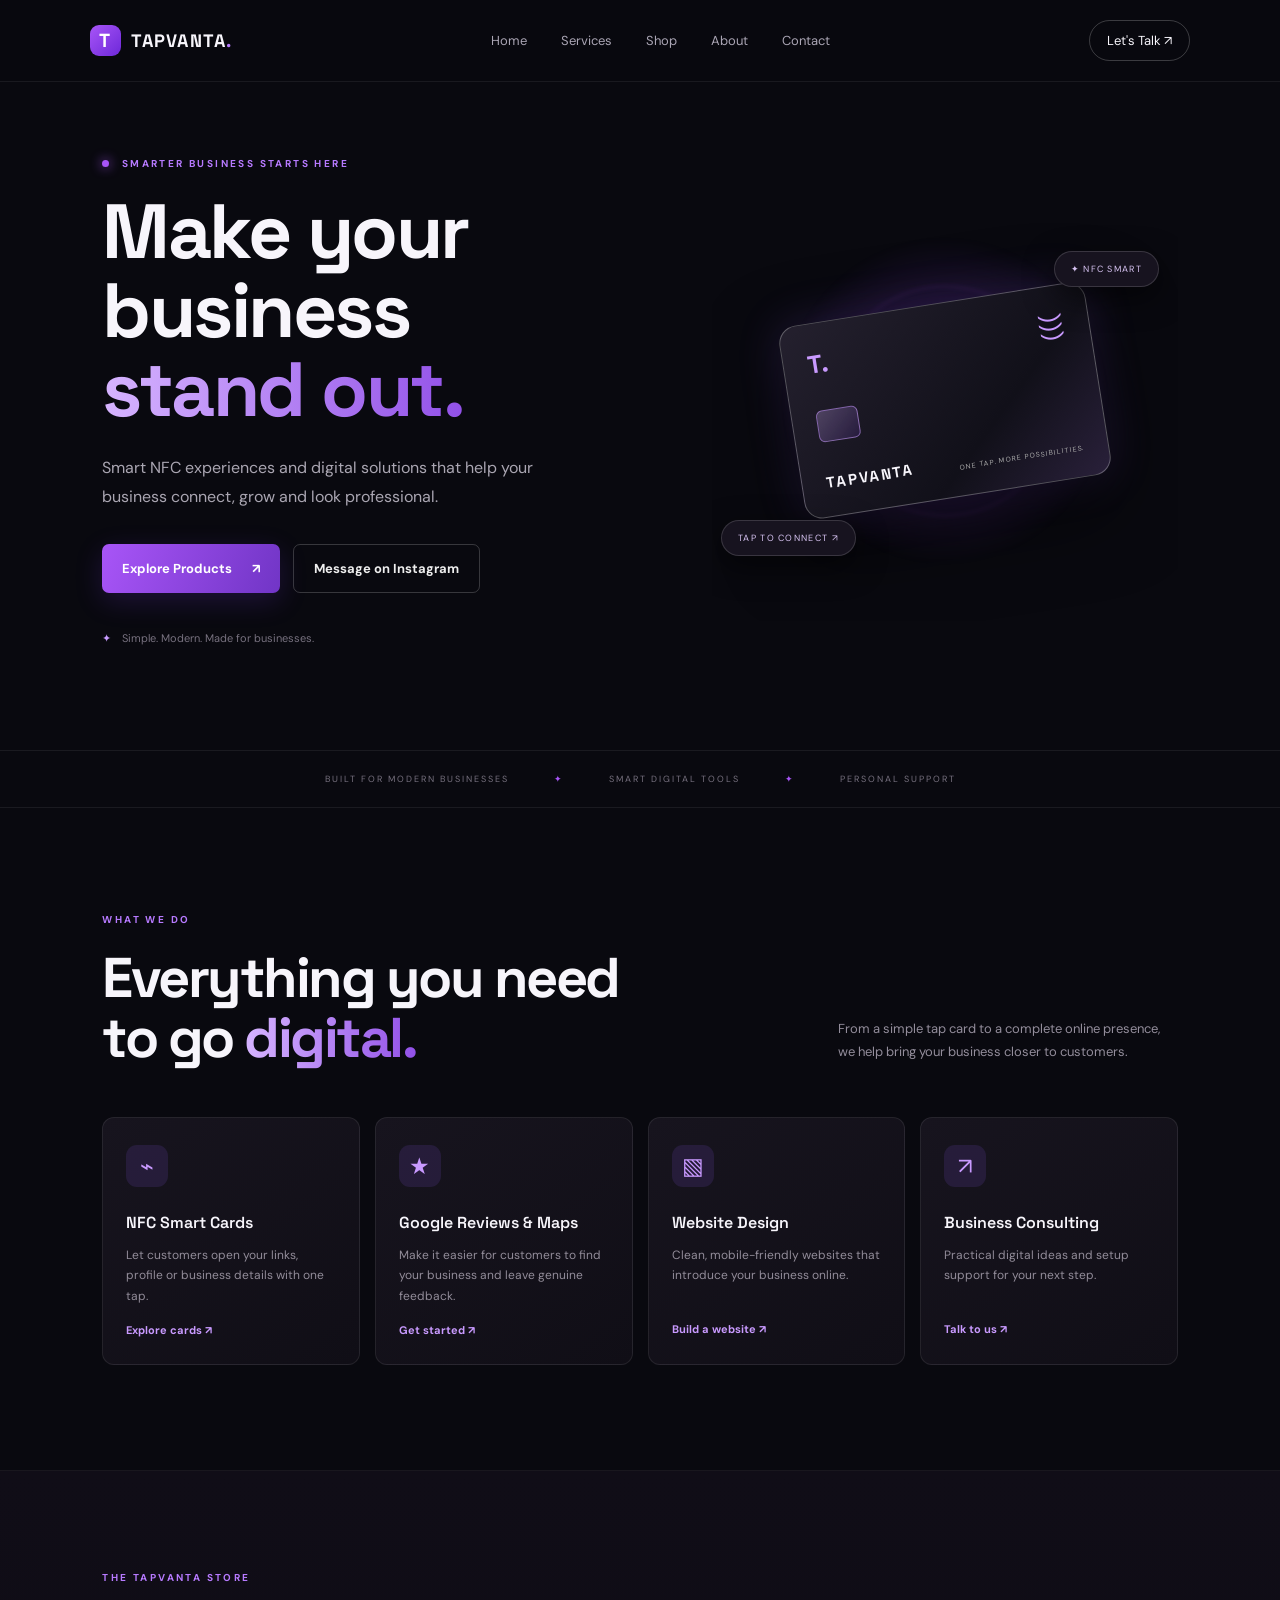
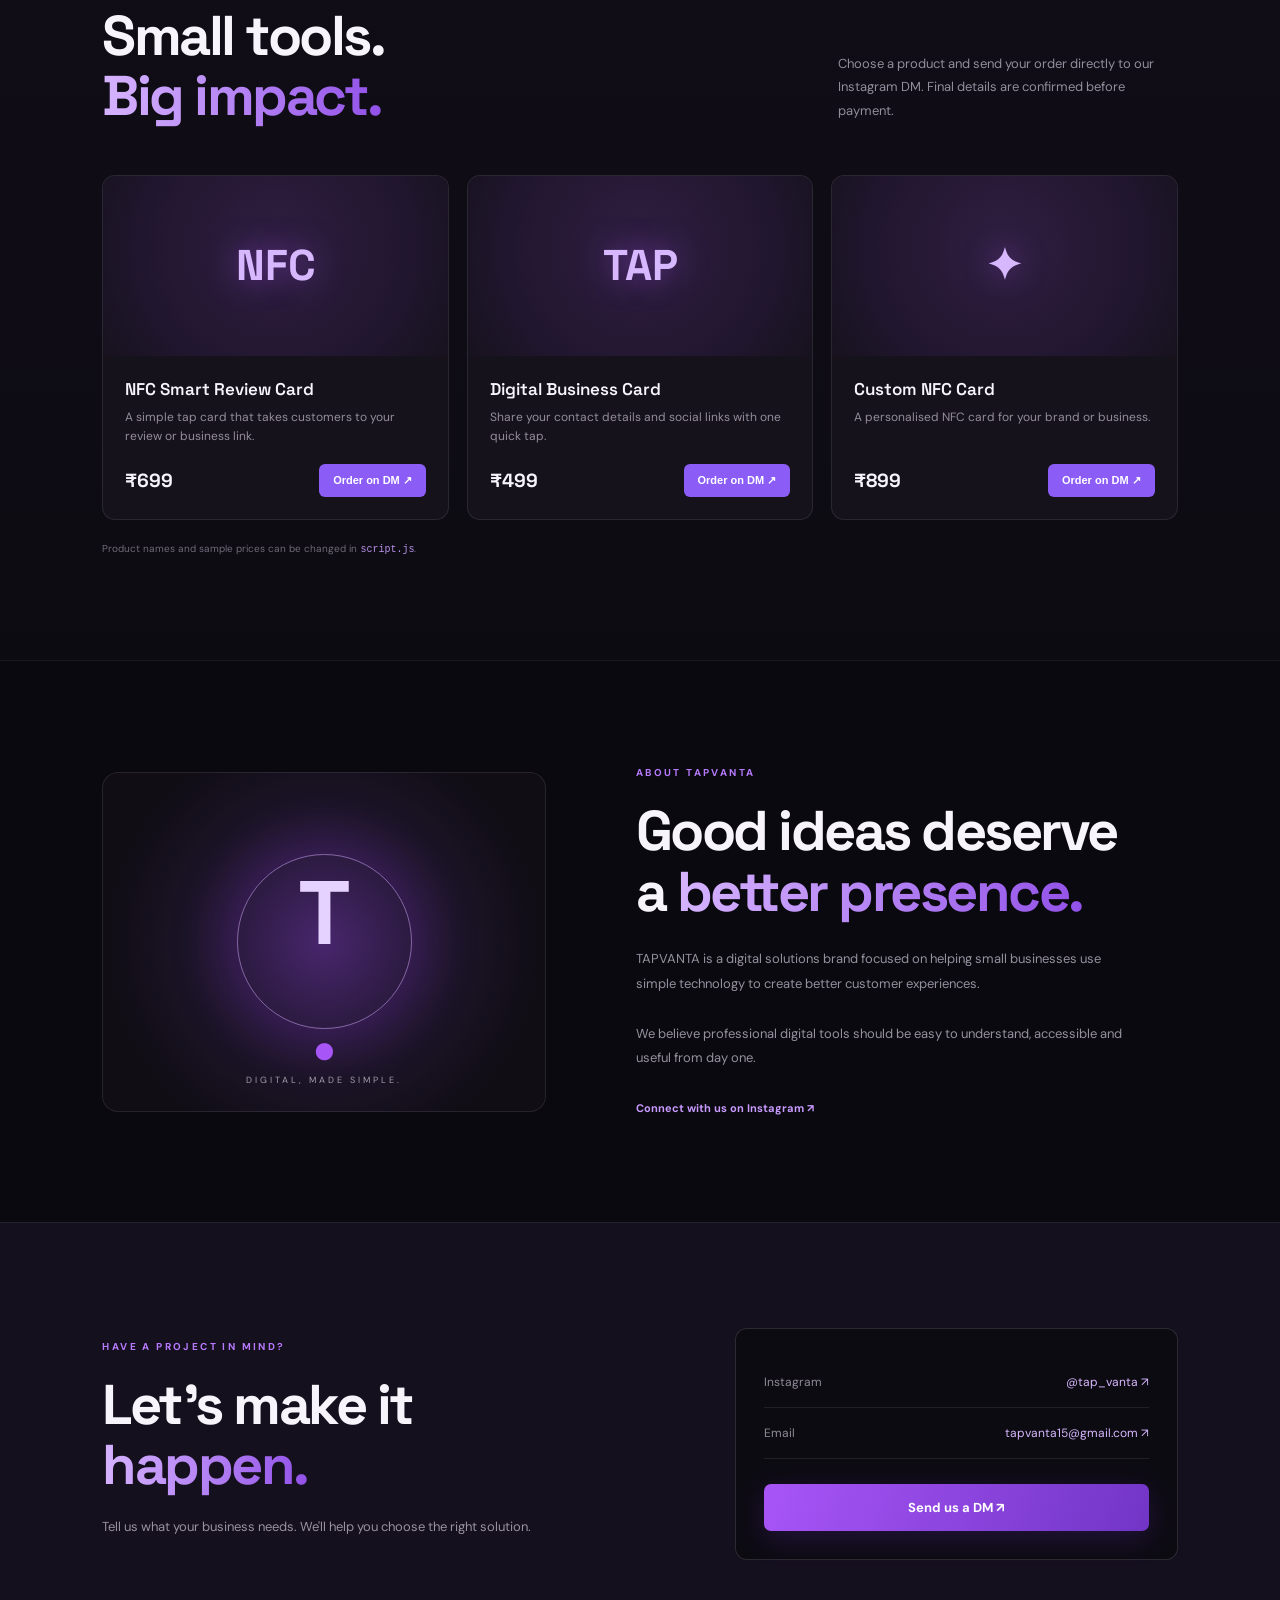
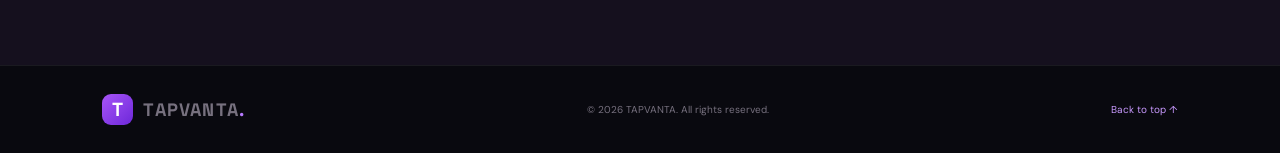
==== index.html @ c11dc18d "Add files via upload" ====
<!DOCTYPE html>
<html lang="en">
<head>
  <meta charset="UTF-8">
  <meta name="viewport" content="width=device-width, initial-scale=1.0">
  <meta name="theme-color" content="#09090f">
  <title>TAPVANTA — Smart Digital Solutions</title>
  <meta name="description" content="TAPVANTA helps businesses grow with NFC smart cards, Google reviews setup, websites and digital business solutions.">
  <link rel="preconnect" href="https://fonts.googleapis.com">
  <link rel="preconnect" href="https://fonts.gstatic.com" crossorigin>
  <link href="https://fonts.googleapis.com/css2?family=DM+Sans:wght@400;500;600;700&family=Space+Grotesk:wght@500;600;700&display=swap" rel="stylesheet">
  <link rel="stylesheet" href="style.css">
</head>
<body>
  <header class="header">
    <a class="logo" href="#home"><span class="logo-mark">T</span><span>TAPVANTA<span class="dot">.</span></span></a>
    <button class="menu-toggle" id="menuToggle" aria-label="Toggle menu">☰</button>
    <nav id="nav">
      <a href="#home">Home</a><a href="#services">Services</a><a href="#shop">Shop</a>
      <a href="#about">About</a><a href="#contact">Contact</a>
    </nav>
    <a class="nav-cta" href="https://www.instagram.com/tap_vanta/" target="_blank" rel="noopener">Let's Talk ↗</a>
  </header>

  <main>
    <section class="hero section" id="home">
      <div class="hero-copy">
        <div class="eyebrow"><span class="pulse"></span> SMARTER BUSINESS STARTS HERE</div>
        <h1>Make your business<br><span>stand out.</span></h1>
        <p class="hero-text">Smart NFC experiences and digital solutions that help your business connect, grow and look professional.</p>
        <div class="hero-actions"><a class="btn primary" href="#shop">Explore Products <span>↗</span></a><a class="btn secondary" href="https://www.instagram.com/tap_vanta/" target="_blank" rel="noopener">Message on Instagram</a></div>
        <div class="hero-note"><span>✦</span> Simple. Modern. Made for businesses.</div>
      </div>
      <div class="hero-art">
        <div class="orb orb-one"></div><div class="orb orb-two"></div>
        <div class="nfc-card">
          <div class="card-top"><span class="mini-logo">T.</span><span class="nfc-symbol">)))</span></div>
          <div class="card-chip"></div>
          <div class="card-bottom"><strong>TAPVANTA</strong><small>ONE TAP. MORE POSSIBILITIES.</small></div>
        </div>
        <div class="float-tag tag-top">✦ NFC SMART</div><div class="float-tag tag-bottom">TAP TO CONNECT ↗</div>
      </div>
    </section>

    <section class="trust-strip"><span>BUILT FOR MODERN BUSINESSES</span><i>✦</i><span>SMART DIGITAL TOOLS</span><i>✦</i><span>PERSONAL SUPPORT</span></section>

    <section class="section" id="services">
      <div class="section-heading"><div><div class="eyebrow">WHAT WE DO</div><h2>Everything you need<br>to go <span>digital.</span></h2></div><p>From a simple tap card to a complete online presence, we help bring your business closer to customers.</p></div>
      <div class="service-grid">
        <article class="service-card"><div class="service-icon">⌁</div><h3>NFC Smart Cards</h3><p>Let customers open your links, profile or business details with one tap.</p><a href="#shop">Explore cards ↗</a></article>
        <article class="service-card"><div class="service-icon">★</div><h3>Google Reviews & Maps</h3><p>Make it easier for customers to find your business and leave genuine feedback.</p><a href="#contact">Get started ↗</a></article>
        <article class="service-card"><div class="service-icon">▧</div><h3>Website Design</h3><p>Clean, mobile-friendly websites that introduce your business online.</p><a href="#contact">Build a website ↗</a></article>
        <article class="service-card"><div class="service-icon">↗</div><h3>Business Consulting</h3><p>Practical digital ideas and setup support for your next step.</p><a href="#contact">Talk to us ↗</a></article>
      </div>
    </section>

    <section class="shop-section" id="shop">
      <div class="section shop-inner">
        <div class="section-heading"><div><div class="eyebrow">THE TAPVANTA STORE</div><h2>Small tools.<br><span>Big impact.</span></h2></div><p>Choose a product and send your order directly to our Instagram DM. Final details are confirmed before payment.</p></div>
        <div class="product-grid" id="productGrid"></div>
        <p class="edit-note">Product names and sample prices can be changed in <code>script.js</code>.</p>
      </div>
    </section>

    <section class="section about-section" id="about">
      <div class="about-visual"><div class="about-circle">T<span>.</span></div><div class="about-caption">DIGITAL, MADE SIMPLE.</div></div>
      <div class="about-copy"><div class="eyebrow">ABOUT TAPVANTA</div><h2>Good ideas deserve<br>a <span>better presence.</span></h2><p>TAPVANTA is a digital solutions brand focused on helping small businesses use simple technology to create better customer experiences.</p><p>We believe professional digital tools should be easy to understand, accessible and useful from day one.</p><a class="text-link" href="https://www.instagram.com/tap_vanta/" target="_blank" rel="noopener">Connect with us on Instagram ↗</a></div>
    </section>

    <section class="contact-section" id="contact"><div class="section contact-inner">
      <div><div class="eyebrow">HAVE A PROJECT IN MIND?</div><h2>Let's make it<br><span>happen.</span></h2><p>Tell us what your business needs. We'll help you choose the right solution.</p></div>
      <div class="contact-panel"><div class="contact-row"><span>Instagram</span><a href="https://www.instagram.com/tap_vanta/" target="_blank" rel="noopener">@tap_vanta ↗</a></div><div class="contact-row"><span>Email</span><a href="mailto:tapvanta15@gmail.com">tapvanta15@gmail.com ↗</a></div><a class="btn primary full" href="https://www.instagram.com/tap_vanta/" target="_blank" rel="noopener">Send us a DM ↗</a></div>
    </div></section>
  </main>

  <footer><a class="logo" href="#home"><span class="logo-mark">T</span><span>TAPVANTA<span class="dot">.</span></span></a><span>© <span id="year"></span> TAPVANTA. All rights reserved.</span><a href="#home">Back to top ↑</a></footer>
  <script src="script.js"></script>
</body>
</html>
---- style.css ----
*{box-sizing:border-box}html{scroll-behavior:smooth}body{margin:0;background:#09090f;color:#f7f5fb;font-family:'DM Sans',sans-serif}a{color:inherit;text-decoration:none}.header{height:82px;display:flex;align-items:center;justify-content:space-between;padding:0 7%;border-bottom:1px solid #ffffff12;position:sticky;top:0;background:#09090feF;backdrop-filter:blur(16px);z-index:10}.logo{display:flex;align-items:center;gap:10px;font:700 18px 'Space Grotesk';letter-spacing:1.2px}.logo-mark{width:31px;height:31px;border-radius:9px;background:linear-gradient(135deg,#a855f7,#6d28d9);display:grid;place-items:center;color:white;font-size:19px}.dot{color:#b77aff}nav{display:flex;gap:34px;color:#aaa5b4;font-size:13px}nav a:hover,.contact-row a:hover{color:#c99aff}.nav-cta{font-size:13px;border:1px solid #ffffff35;padding:11px 17px;border-radius:30px}.menu-toggle{display:none;background:none;color:white;border:0;font-size:24px}.section{padding:105px 8%;max-width:1440px;margin:auto}.hero{min-height:630px;display:grid;grid-template-columns:1.1fr .9fr;align-items:center;gap:40px;padding-top:75px}.eyebrow{font-size:10px;letter-spacing:2.4px;color:#b77aff;font-weight:700;margin-bottom:22px}.pulse{display:inline-block;width:7px;height:7px;border-radius:50%;background:#a855f7;box-shadow:0 0 12px #a855f7;margin-right:8px}h1,h2,h3,p{margin-top:0}h1,h2{font-family:'Space Grotesk';letter-spacing:-2.5px}h1{font-size:clamp(48px,6vw,78px);line-height:1.03;margin-bottom:25px}h1 span,h2 span{background:linear-gradient(90deg,#d6b4ff,#9251e8);background-clip:text;color:transparent}.hero-text{max-width:490px;color:#aaa6b2;font-size:16px;line-height:1.8}.hero-actions{display:flex;gap:13px;flex-wrap:wrap;margin-top:32px}.btn{display:inline-flex;align-items:center;justify-content:center;gap:20px;padding:15px 20px;border-radius:7px;font-size:13px;font-weight:700;transition:.2s}.btn:hover{transform:translateY(-2px)}.primary{background:linear-gradient(110deg,#a855f7,#7135c6);color:white;box-shadow:0 8px 28px #7c3aed30}.secondary{border:1px solid #ffffff30;color:#eee}.hero-note{margin-top:38px;color:#77717f;font-size:11px}.hero-note span{color:#c79bff;margin-right:8px}.hero-art{height:440px;position:relative;display:grid;place-items:center;overflow:hidden}.orb{position:absolute;border-radius:50%;filter:blur(2px)}.orb-one{width:340px;height:340px;background:radial-gradient(circle,#813bd65c,transparent 68%)}.orb-two{width:230px;height:230px;border:1px solid #a855f744}.nfc-card{position:relative;width:310px;height:195px;padding:24px;border:1px solid #ffffff45;border-radius:18px;background:linear-gradient(135deg,#24202e,#111019 65%,#29203a);box-shadow:0 30px 80px #0009,0 0 45px #8b5cf633;transform:rotate(-9deg);display:flex;flex-direction:column;justify-content:space-between}.card-top,.card-bottom{display:flex;justify-content:space-between;align-items:center}.mini-logo{font:700 25px 'Space Grotesk';color:#c99aff}.nfc-symbol{font-size:24px;color:#c99aff;transform:rotate(90deg)}.card-chip{width:42px;height:32px;border-radius:6px;border:1px solid #c99aff88;background:linear-gradient(135deg,#d6b4ff44,#7c3aed22)}.card-bottom{align-items:end}.card-bottom strong{font:700 15px 'Space Grotesk';letter-spacing:2px}.card-bottom small{font-size:7px;color:#aaa;letter-spacing:1px}.float-tag{position:absolute;background:#17131f;border:1px solid #ffffff25;border-radius:30px;padding:11px 16px;font-size:9px;letter-spacing:1.3px;color:#d8c4f3;box-shadow:0 10px 30px #0008}.tag-top{top:70px;right:4%}.tag-bottom{bottom:65px;left:2%}.trust-strip{border-top:1px solid #ffffff12;border-bottom:1px solid #ffffff12;display:flex;justify-content:center;align-items:center;gap:45px;padding:22px 10px;color:#77717f;font-size:9px;letter-spacing:2px;flex-wrap:wrap}.trust-strip i{color:#a855f7;font-style:normal}.section-heading{display:flex;justify-content:space-between;align-items:end;gap:30px;margin-bottom:48px}.section-heading h2,.about-copy h2,.contact-inner h2{font-size:clamp(37px,4.4vw,56px);line-height:1.08;margin:0}.section-heading>p{max-width:340px;color:#938d9b;font-size:13px;line-height:1.8;margin:0 0 5px}.service-grid{display:grid;grid-template-columns:repeat(4,1fr);gap:15px}.service-card{padding:27px 23px 25px;border:1px solid #ffffff15;border-radius:12px;background:linear-gradient(145deg,#17141e,#100e16);min-height:230px}.service-icon{width:42px;height:42px;display:grid;place-items:center;border-radius:11px;background:#8b5cf622;color:#c99aff;font-size:23px;margin-bottom:25px}.service-card h3{font:600 16px 'Space Grotesk';margin-bottom:12px}.service-card p{font-size:12px;line-height:1.7;color:#928c99;min-height:60px}.service-card a,.text-link{font-size:11px;color:#c99aff;font-weight:700}.shop-section{background:linear-gradient(180deg,#100d17,#0d0b12);border-top:1px solid #ffffff0d;border-bottom:1px solid #ffffff0d}.shop-inner{padding-top:100px;padding-bottom:95px}.product-grid{display:grid;grid-template-columns:repeat(3,1fr);gap:18px}.product-card{border:1px solid #ffffff17;border-radius:13px;overflow:hidden;background:#15121c}.product-visual{height:180px;display:grid;place-items:center;background:radial-gradient(circle at 50% 40%,#7541a344,#21162f 65%,#17121e)}.product-visual span{font:700 43px 'Space Grotesk';color:#d7b8ff;text-shadow:0 0 30px #a855f788}.product-info{padding:22px}.product-info h3{font:600 17px 'Space Grotesk';margin-bottom:8px}.product-info p{color:#938d9b;font-size:12px;line-height:1.6;min-height:38px}.product-bottom{display:flex;justify-content:space-between;align-items:center;margin-top:18px}.price{font:700 19px 'Space Grotesk'}.order-btn{border:0;background:#8b5cf6;color:white;padding:10px 14px;border-radius:6px;font-weight:700;font-size:11px;cursor:pointer}.order-btn:hover{background:#a855f7}.edit-note{color:#706a78;font-size:10px;margin-top:22px}.edit-note code{color:#b994ec}.about-section{display:grid;grid-template-columns:.9fr 1.1fr;gap:90px;align-items:center}.about-visual{height:340px;border:1px solid #ffffff17;border-radius:16px;background:radial-gradient(circle,#48266d 0,#1b1426 50%,#100d15 78%);display:grid;place-items:center;position:relative}.about-circle{width:175px;height:175px;border:1px solid #d2aaff88;border-radius:50%;display:grid;place-items:center;font:700 90px 'Space Grotesk';color:#e5d2ff;box-shadow:0 0 70px #9333ea35}.about-circle span{color:#a855f7}.about-caption{position:absolute;bottom:25px;font-size:9px;letter-spacing:3px;color:#a69bac}.about-copy p{color:#96909e;font-size:13px;line-height:1.9;max-width:500px;margin:25px 0}.contact-section{background:#15101e;border-top:1px solid #ffffff12}.contact-inner{display:grid;grid-template-columns:1fr .8fr;align-items:center;gap:80px}.contact-inner>div:first-child>p{color:#9891a0;font-size:13px;margin-top:22px}.contact-panel{padding:28px;border:1px solid #ffffff20;border-radius:12px;background:#0d0b12}.contact-row{display:flex;justify-content:space-between;gap:20px;padding:17px 0;border-bottom:1px solid #ffffff16;font-size:12px}.contact-row span{color:#8f8997}.contact-row a{color:#d7b8ff}.full{width:100%;margin-top:25px}footer{padding:28px 8%;display:flex;justify-content:space-between;align-items:center;color:#77717f;font-size:10px;border-top:1px solid #ffffff12}footer>a:last-child{color:#c99aff}@media(max-width:850px){.header{padding:0 5%}nav{gap:17px}.hero{padding-left:6%;padding-right:6%;grid-template-columns:1fr .8fr}.service-grid{grid-template-columns:repeat(2,1fr)}.about-section{gap:40px}.section{padding-left:6%;padding-right:6%}}@media(max-width:650px){.header{height:70px}.menu-toggle{display:block;margin-left:auto;margin-right:15px}nav{display:none;position:absolute;top:70px;left:0;right:0;background:#100d17;padding:20px 7%;flex-direction:column;gap:20px;border-bottom:1px solid #ffffff20}nav.open{display:flex}.nav-cta{padding:9px 12px;font-size:11px}.hero{grid-template-columns:1fr;padding-top:75px;padding-bottom:55px;gap:5px}.hero-art{height:330px}.nfc-card{width:270px;height:170px}.tag-top{right:2%;top:35px}.tag-bottom{bottom:35px}.trust-strip{gap:13px;font-size:8px}.section{padding-top:75px;padding-bottom:75px}.section-heading{display:block}.section-heading>p{margin-top:20px}.service-grid{grid-template-columns:1fr}.service-card{min-height:0}.service-card p{min-height:0}.product-grid{grid-template-columns:1fr}.product-visual{height:150px}.about-section,.contact-inner{grid-template-columns:1fr;gap:38px}.about-visual{height:270px}.contact-panel{padding:20px}footer{padding:25px 6%;gap:15px;flex-wrap:wrap}footer>span{order:3;width:100%}}
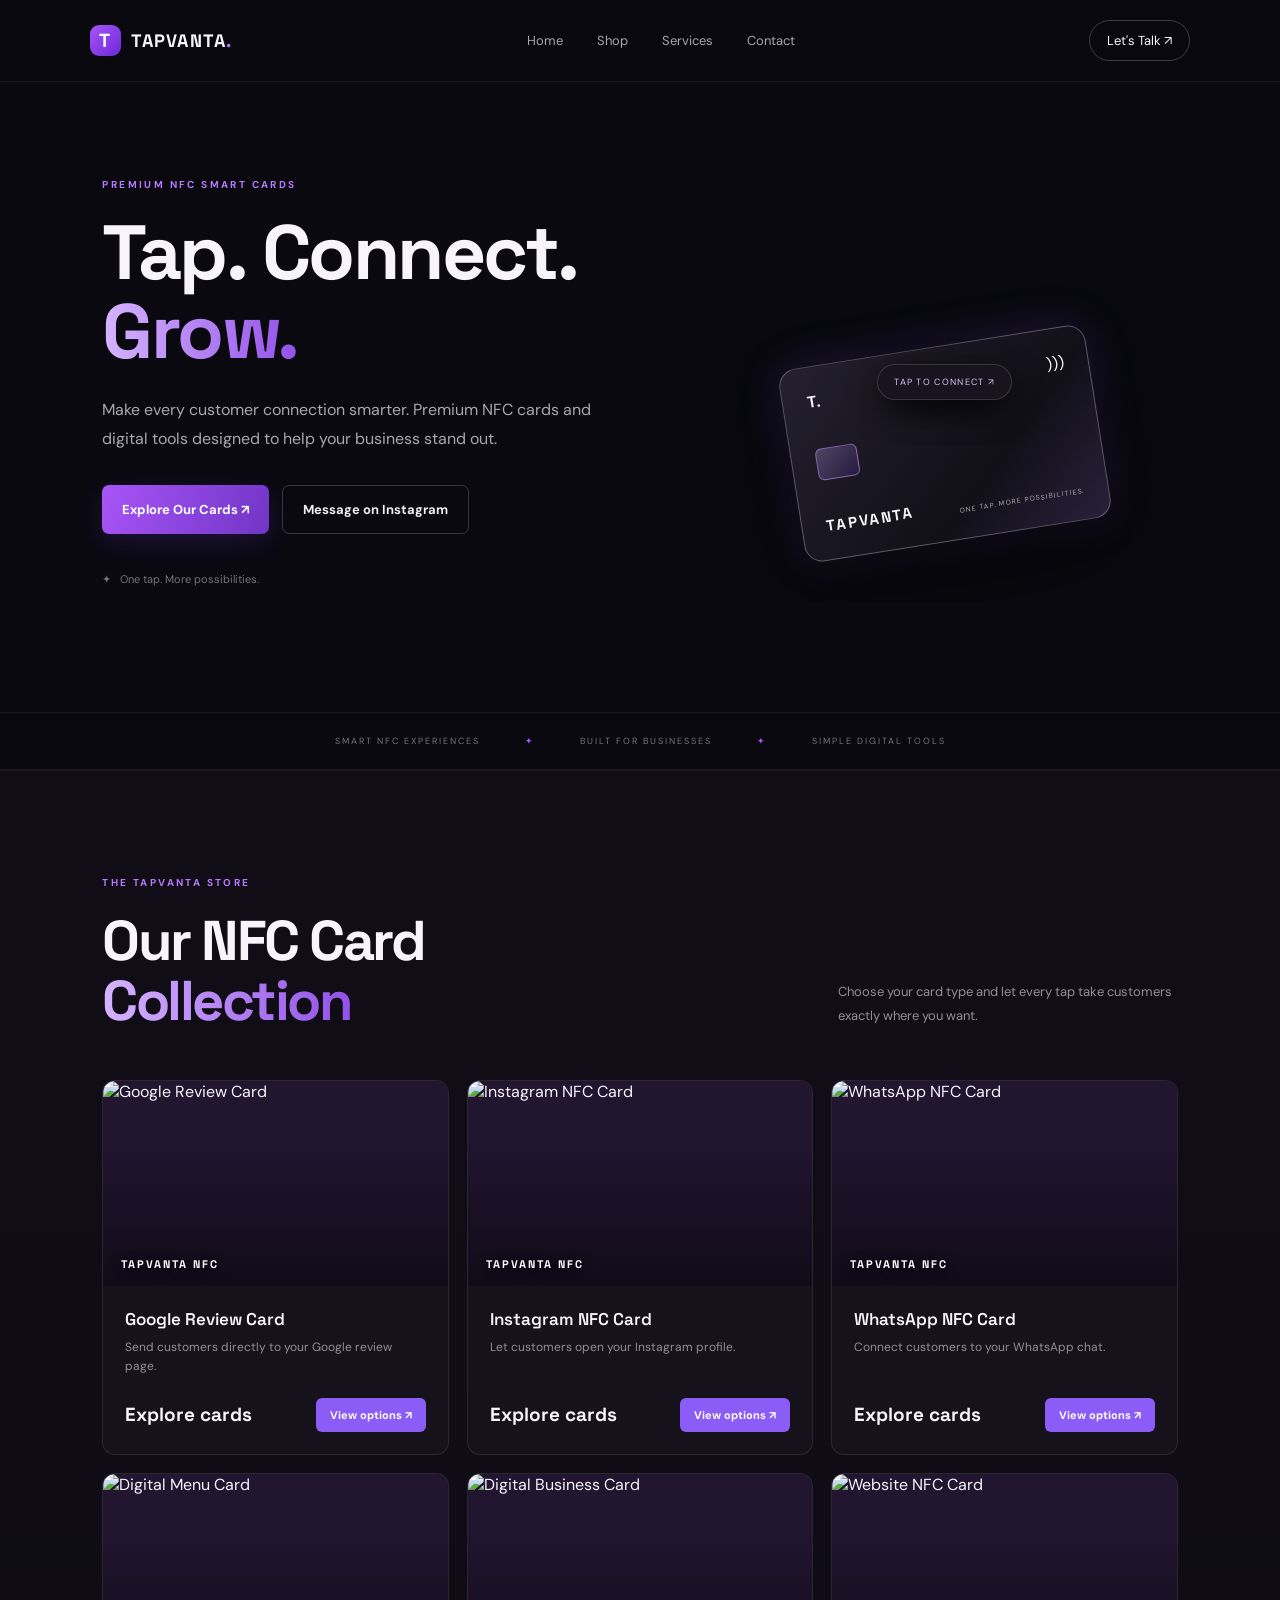
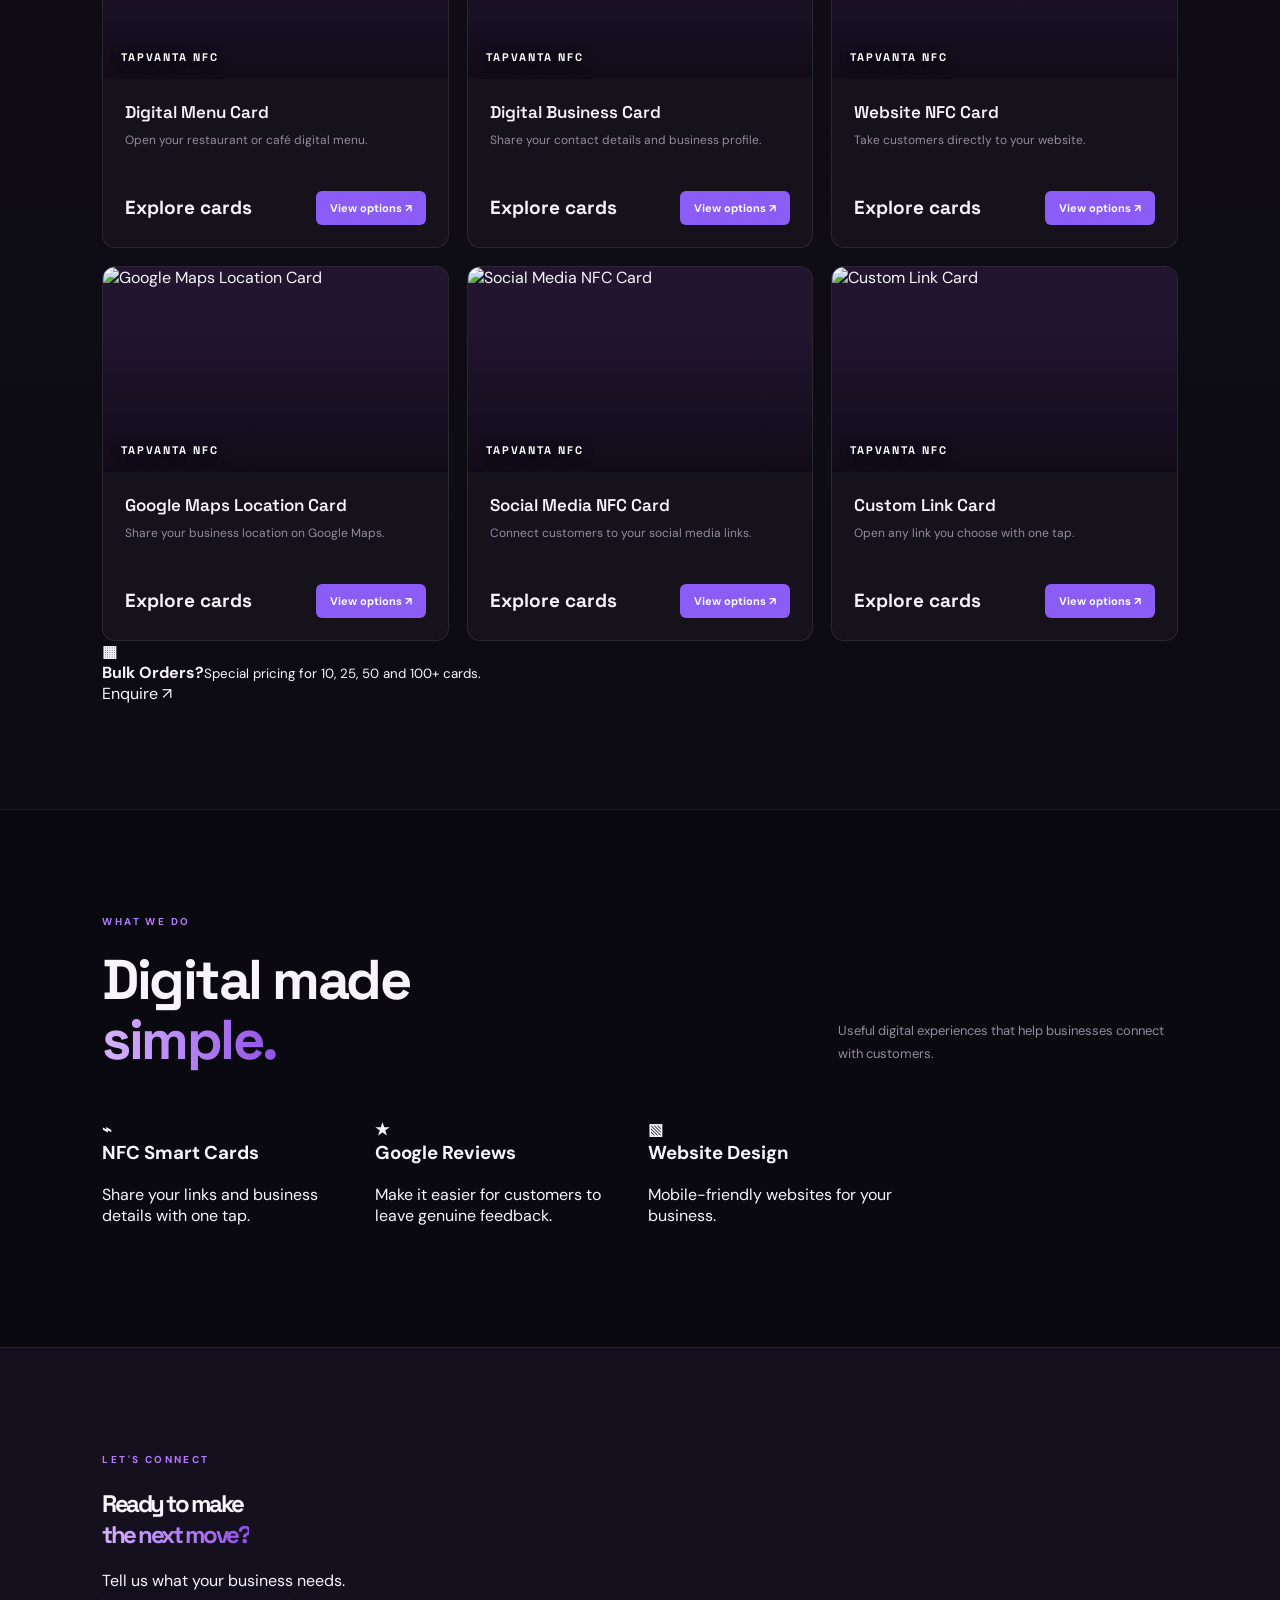
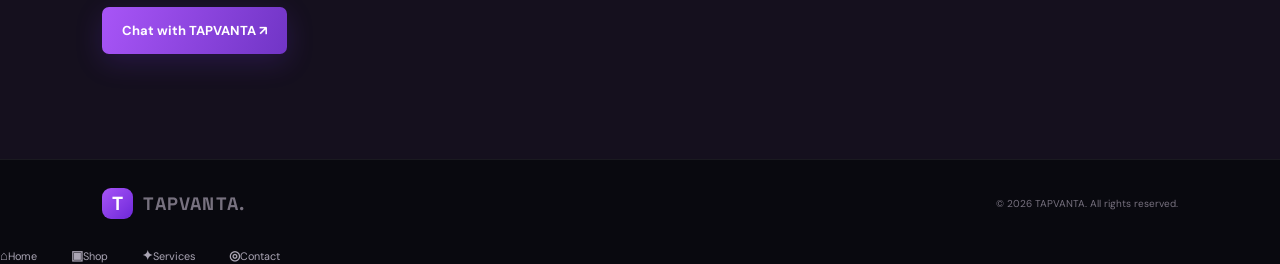
==== commit f80421b2: "Revise index.html for improved branding and structure Updated the HTML structure and content for the" ====
--- a/index.html
+++ b/index.html
@@ -1,79 +1,7 @@
-<!DOCTYPE html>
-<html lang="en">
-<head>
-  <meta charset="UTF-8">
-  <meta name="viewport" content="width=device-width, initial-scale=1.0">
-  <meta name="theme-color" content="#09090f">
-  <title>TAPVANTA — Smart Digital Solutions</title>
-  <meta name="description" content="TAPVANTA helps businesses grow with NFC smart cards, Google reviews setup, websites and digital business solutions.">
-  <link rel="preconnect" href="https://fonts.googleapis.com">
-  <link rel="preconnect" href="https://fonts.gstatic.com" crossorigin>
-  <link href="https://fonts.googleapis.com/css2?family=DM+Sans:wght@400;500;600;700&family=Space+Grotesk:wght@500;600;700&display=swap" rel="stylesheet">
-  <link rel="stylesheet" href="style.css">
-</head>
-<body>
-  <header class="header">
-    <a class="logo" href="#home"><span class="logo-mark">T</span><span>TAPVANTA<span class="dot">.</span></span></a>
-    <button class="menu-toggle" id="menuToggle" aria-label="Toggle menu">☰</button>
-    <nav id="nav">
-      <a href="#home">Home</a><a href="#services">Services</a><a href="#shop">Shop</a>
-      <a href="#about">About</a><a href="#contact">Contact</a>
-    </nav>
-    <a class="nav-cta" href="https://www.instagram.com/tap_vanta/" target="_blank" rel="noopener">Let's Talk ↗</a>
-  </header>
-
-  <main>
-    <section class="hero section" id="home">
-      <div class="hero-copy">
-        <div class="eyebrow"><span class="pulse"></span> SMARTER BUSINESS STARTS HERE</div>
-        <h1>Make your business<br><span>stand out.</span></h1>
-        <p class="hero-text">Smart NFC experiences and digital solutions that help your business connect, grow and look professional.</p>
-        <div class="hero-actions"><a class="btn primary" href="#shop">Explore Products <span>↗</span></a><a class="btn secondary" href="https://www.instagram.com/tap_vanta/" target="_blank" rel="noopener">Message on Instagram</a></div>
-        <div class="hero-note"><span>✦</span> Simple. Modern. Made for businesses.</div>
-      </div>
-      <div class="hero-art">
-        <div class="orb orb-one"></div><div class="orb orb-two"></div>
-        <div class="nfc-card">
-          <div class="card-top"><span class="mini-logo">T.</span><span class="nfc-symbol">)))</span></div>
-          <div class="card-chip"></div>
-          <div class="card-bottom"><strong>TAPVANTA</strong><small>ONE TAP. MORE POSSIBILITIES.</small></div>
-        </div>
-        <div class="float-tag tag-top">✦ NFC SMART</div><div class="float-tag tag-bottom">TAP TO CONNECT ↗</div>
-      </div>
-    </section>
-
-    <section class="trust-strip"><span>BUILT FOR MODERN BUSINESSES</span><i>✦</i><span>SMART DIGITAL TOOLS</span><i>✦</i><span>PERSONAL SUPPORT</span></section>
-
-    <section class="section" id="services">
-      <div class="section-heading"><div><div class="eyebrow">WHAT WE DO</div><h2>Everything you need<br>to go <span>digital.</span></h2></div><p>From a simple tap card to a complete online presence, we help bring your business closer to customers.</p></div>
-      <div class="service-grid">
-        <article class="service-card"><div class="service-icon">⌁</div><h3>NFC Smart Cards</h3><p>Let customers open your links, profile or business details with one tap.</p><a href="#shop">Explore cards ↗</a></article>
-        <article class="service-card"><div class="service-icon">★</div><h3>Google Reviews & Maps</h3><p>Make it easier for customers to find your business and leave genuine feedback.</p><a href="#contact">Get started ↗</a></article>
-        <article class="service-card"><div class="service-icon">▧</div><h3>Website Design</h3><p>Clean, mobile-friendly websites that introduce your business online.</p><a href="#contact">Build a website ↗</a></article>
-        <article class="service-card"><div class="service-icon">↗</div><h3>Business Consulting</h3><p>Practical digital ideas and setup support for your next step.</p><a href="#contact">Talk to us ↗</a></article>
-      </div>
-    </section>
-
-    <section class="shop-section" id="shop">
-      <div class="section shop-inner">
-        <div class="section-heading"><div><div class="eyebrow">THE TAPVANTA STORE</div><h2>Small tools.<br><span>Big impact.</span></h2></div><p>Choose a product and send your order directly to our Instagram DM. Final details are confirmed before payment.</p></div>
-        <div class="product-grid" id="productGrid"></div>
-        <p class="edit-note">Product names and sample prices can be changed in <code>script.js</code>.</p>
-      </div>
-    </section>
-
-    <section class="section about-section" id="about">
-      <div class="about-visual"><div class="about-circle">T<span>.</span></div><div class="about-caption">DIGITAL, MADE SIMPLE.</div></div>
-      <div class="about-copy"><div class="eyebrow">ABOUT TAPVANTA</div><h2>Good ideas deserve<br>a <span>better presence.</span></h2><p>TAPVANTA is a digital solutions brand focused on helping small businesses use simple technology to create better customer experiences.</p><p>We believe professional digital tools should be easy to understand, accessible and useful from day one.</p><a class="text-link" href="https://www.instagram.com/tap_vanta/" target="_blank" rel="noopener">Connect with us on Instagram ↗</a></div>
-    </section>
-
-    <section class="contact-section" id="contact"><div class="section contact-inner">
-      <div><div class="eyebrow">HAVE A PROJECT IN MIND?</div><h2>Let's make it<br><span>happen.</span></h2><p>Tell us what your business needs. We'll help you choose the right solution.</p></div>
-      <div class="contact-panel"><div class="contact-row"><span>Instagram</span><a href="https://www.instagram.com/tap_vanta/" target="_blank" rel="noopener">@tap_vanta ↗</a></div><div class="contact-row"><span>Email</span><a href="mailto:tapvanta15@gmail.com">tapvanta15@gmail.com ↗</a></div><a class="btn primary full" href="https://www.instagram.com/tap_vanta/" target="_blank" rel="noopener">Send us a DM ↗</a></div>
-    </div></section>
-  </main>
-
-  <footer><a class="logo" href="#home"><span class="logo-mark">T</span><span>TAPVANTA<span class="dot">.</span></span></a><span>© <span id="year"></span> TAPVANTA. All rights reserved.</span><a href="#home">Back to top ↑</a></footer>
-  <script src="script.js"></script>
-</body>
-</html>+<!doctype html><html lang="en"><head><meta charset="utf-8"><meta name="viewport" content="width=device-width,initial-scale=1"><meta name="theme-color" content="#08070d"><title>TAPVANTA — Premium NFC Smart Cards</title><link rel="preconnect" href="https://fonts.googleapis.com"><link href="https://fonts.googleapis.com/css2?family=DM+Sans:wght@400;500;600;700;800&family=Space+Grotesk:wght@500;600;700&display=swap" rel="stylesheet"><link rel="stylesheet" href="style.css"></head><body>
+<header class="header"><a class="logo" href="#home"><span class="logo-mark">T</span><span>TAPVANTA<span class="dot">.</span></span></a><button class="menu-toggle" id="menuToggle">☰</button><nav id="nav"><a href="#home">Home</a><a href="#shop">Shop</a><a href="#services">Services</a><a href="#contact">Contact</a></nav><a class="nav-cta" href="https://www.instagram.com/tap_vanta/" target="_blank">Let's Talk ↗</a></header>
+<main><section class="hero section" id="home"><div><div class="eyebrow"><i></i> PREMIUM NFC SMART CARDS</div><h1>Tap. Connect.<br><span>Grow.</span></h1><p class="hero-text">Make every customer connection smarter. Premium NFC cards and digital tools designed to help your business stand out.</p><div class="hero-actions"><a class="btn primary" href="#shop">Explore Our Cards ↗</a><a class="btn secondary" href="https://www.instagram.com/tap_vanta/" target="_blank">Message on Instagram</a></div><div class="hero-note">✦ &nbsp; One tap. More possibilities.</div></div><div class="hero-art"><div class="glow"></div><div class="nfc-card"><div class="card-top"><b>T.</b><span>)))</span></div><div class="card-chip"></div><div class="card-bottom"><strong>TAPVANTA</strong><small>ONE TAP. MORE POSSIBILITIES.</small></div></div><span class="float-tag">✦ NFC SMART</span><span class="float-tag tag-two">TAP TO CONNECT ↗</span></div></section>
+<div class="trust-strip"><span>SMART NFC EXPERIENCES</span><i>✦</i><span>BUILT FOR BUSINESSES</span><i>✦</i><span>SIMPLE DIGITAL TOOLS</span></div>
+<section class="shop-section section" id="shop"><div class="section-heading"><div><div class="eyebrow">THE TAPVANTA STORE</div><h2>Our NFC Card<br><span>Collection</span></h2></div><p>Choose your card type and let every tap take customers exactly where you want.</p></div><div class="product-grid" id="productGrid"></div><div class="bulk-banner"><b>▦</b><div><strong>Bulk Orders?</strong><small>Special pricing for 10, 25, 50 and 100+ cards.</small></div><a href="https://ig.me/m/tap_vanta" target="_blank">Enquire ↗</a></div></section>
+<section class="section" id="services"><div class="section-heading"><div><div class="eyebrow">WHAT WE DO</div><h2>Digital made<br><span>simple.</span></h2></div><p>Useful digital experiences that help businesses connect with customers.</p></div><div class="service-grid"><article><b>⌁</b><h3>NFC Smart Cards</h3><p>Share your links and business details with one tap.</p></article><article><b>★</b><h3>Google Reviews</h3><p>Make it easier for customers to leave genuine feedback.</p></article><article><b>▧</b><h3>Website Design</h3><p>Mobile-friendly websites for your business.</p></article></div></section>
+<section class="section contact-section" id="contact"><div><div class="eyebrow">LET'S CONNECT</div><h2>Ready to make<br><span>the next move?</span></h2><p>Tell us what your business needs.</p></div><a class="btn primary" href="https://www.instagram.com/tap_vanta/" target="_blank">Chat with TAPVANTA ↗</a></section></main><footer><a class="logo" href="#home"><span class="logo-mark">T</span>TAPVANTA.</a><span>© <span id="year"></span> TAPVANTA. All rights reserved.</span></footer><nav class="mobile-nav"><a class="active" href="#home"><b>⌂</b><small>Home</small></a><a href="#shop"><b>▣</b><small>Shop</small></a><a href="#services"><b>✦</b><small>Services</small></a><a href="#contact"><b>◎</b><small>Contact</small></a></nav><script src="script.js"></script></body></html>
--- a/style.css
+++ b/style.css
@@ -1 +1,9 @@
-*{box-sizing:border-box}html{scroll-behavior:smooth}body{margin:0;background:#09090f;color:#f7f5fb;font-family:'DM Sans',sans-serif}a{color:inherit;text-decoration:none}.header{height:82px;display:flex;align-items:center;justify-content:space-between;padding:0 7%;border-bottom:1px solid #ffffff12;position:sticky;top:0;background:#09090feF;backdrop-filter:blur(16px);z-index:10}.logo{display:flex;align-items:center;gap:10px;font:700 18px 'Space Grotesk';letter-spacing:1.2px}.logo-mark{width:31px;height:31px;border-radius:9px;background:linear-gradient(135deg,#a855f7,#6d28d9);display:grid;place-items:center;color:white;font-size:19px}.dot{color:#b77aff}nav{display:flex;gap:34px;color:#aaa5b4;font-size:13px}nav a:hover,.contact-row a:hover{color:#c99aff}.nav-cta{font-size:13px;border:1px solid #ffffff35;padding:11px 17px;border-radius:30px}.menu-toggle{display:none;background:none;color:white;border:0;font-size:24px}.section{padding:105px 8%;max-width:1440px;margin:auto}.hero{min-height:630px;display:grid;grid-template-columns:1.1fr .9fr;align-items:center;gap:40px;padding-top:75px}.eyebrow{font-size:10px;letter-spacing:2.4px;color:#b77aff;font-weight:700;margin-bottom:22px}.pulse{display:inline-block;width:7px;height:7px;border-radius:50%;background:#a855f7;box-shadow:0 0 12px #a855f7;margin-right:8px}h1,h2,h3,p{margin-top:0}h1,h2{font-family:'Space Grotesk';letter-spacing:-2.5px}h1{font-size:clamp(48px,6vw,78px);line-height:1.03;margin-bottom:25px}h1 span,h2 span{background:linear-gradient(90deg,#d6b4ff,#9251e8);background-clip:text;color:transparent}.hero-text{max-width:490px;color:#aaa6b2;font-size:16px;line-height:1.8}.hero-actions{display:flex;gap:13px;flex-wrap:wrap;margin-top:32px}.btn{display:inline-flex;align-items:center;justify-content:center;gap:20px;padding:15px 20px;border-radius:7px;font-size:13px;font-weight:700;transition:.2s}.btn:hover{transform:translateY(-2px)}.primary{background:linear-gradient(110deg,#a855f7,#7135c6);color:white;box-shadow:0 8px 28px #7c3aed30}.secondary{border:1px solid #ffffff30;color:#eee}.hero-note{margin-top:38px;color:#77717f;font-size:11px}.hero-note span{color:#c79bff;margin-right:8px}.hero-art{height:440px;position:relative;display:grid;place-items:center;overflow:hidden}.orb{position:absolute;border-radius:50%;filter:blur(2px)}.orb-one{width:340px;height:340px;background:radial-gradient(circle,#813bd65c,transparent 68%)}.orb-two{width:230px;height:230px;border:1px solid #a855f744}.nfc-card{position:relative;width:310px;height:195px;padding:24px;border:1px solid #ffffff45;border-radius:18px;background:linear-gradient(135deg,#24202e,#111019 65%,#29203a);box-shadow:0 30px 80px #0009,0 0 45px #8b5cf633;transform:rotate(-9deg);display:flex;flex-direction:column;justify-content:space-between}.card-top,.card-bottom{display:flex;justify-content:space-between;align-items:center}.mini-logo{font:700 25px 'Space Grotesk';color:#c99aff}.nfc-symbol{font-size:24px;color:#c99aff;transform:rotate(90deg)}.card-chip{width:42px;height:32px;border-radius:6px;border:1px solid #c99aff88;background:linear-gradient(135deg,#d6b4ff44,#7c3aed22)}.card-bottom{align-items:end}.card-bottom strong{font:700 15px 'Space Grotesk';letter-spacing:2px}.card-bottom small{font-size:7px;color:#aaa;letter-spacing:1px}.float-tag{position:absolute;background:#17131f;border:1px solid #ffffff25;border-radius:30px;padding:11px 16px;font-size:9px;letter-spacing:1.3px;color:#d8c4f3;box-shadow:0 10px 30px #0008}.tag-top{top:70px;right:4%}.tag-bottom{bottom:65px;left:2%}.trust-strip{border-top:1px solid #ffffff12;border-bottom:1px solid #ffffff12;display:flex;justify-content:center;align-items:center;gap:45px;padding:22px 10px;color:#77717f;font-size:9px;letter-spacing:2px;flex-wrap:wrap}.trust-strip i{color:#a855f7;font-style:normal}.section-heading{display:flex;justify-content:space-between;align-items:end;gap:30px;margin-bottom:48px}.section-heading h2,.about-copy h2,.contact-inner h2{font-size:clamp(37px,4.4vw,56px);line-height:1.08;margin:0}.section-heading>p{max-width:340px;color:#938d9b;font-size:13px;line-height:1.8;margin:0 0 5px}.service-grid{display:grid;grid-template-columns:repeat(4,1fr);gap:15px}.service-card{padding:27px 23px 25px;border:1px solid #ffffff15;border-radius:12px;background:linear-gradient(145deg,#17141e,#100e16);min-height:230px}.service-icon{width:42px;height:42px;display:grid;place-items:center;border-radius:11px;background:#8b5cf622;color:#c99aff;font-size:23px;margin-bottom:25px}.service-card h3{font:600 16px 'Space Grotesk';margin-bottom:12px}.service-card p{font-size:12px;line-height:1.7;color:#928c99;min-height:60px}.service-card a,.text-link{font-size:11px;color:#c99aff;font-weight:700}.shop-section{background:linear-gradient(180deg,#100d17,#0d0b12);border-top:1px solid #ffffff0d;border-bottom:1px solid #ffffff0d}.shop-inner{padding-top:100px;padding-bottom:95px}.product-grid{display:grid;grid-template-columns:repeat(3,1fr);gap:18px}.product-card{border:1px solid #ffffff17;border-radius:13px;overflow:hidden;background:#15121c}.product-visual{height:180px;display:grid;place-items:center;background:radial-gradient(circle at 50% 40%,#7541a344,#21162f 65%,#17121e)}.product-visual span{font:700 43px 'Space Grotesk';color:#d7b8ff;text-shadow:0 0 30px #a855f788}.product-info{padding:22px}.product-info h3{font:600 17px 'Space Grotesk';margin-bottom:8px}.product-info p{color:#938d9b;font-size:12px;line-height:1.6;min-height:38px}.product-bottom{display:flex;justify-content:space-between;align-items:center;margin-top:18px}.price{font:700 19px 'Space Grotesk'}.order-btn{border:0;background:#8b5cf6;color:white;padding:10px 14px;border-radius:6px;font-weight:700;font-size:11px;cursor:pointer}.order-btn:hover{background:#a855f7}.edit-note{color:#706a78;font-size:10px;margin-top:22px}.edit-note code{color:#b994ec}.about-section{display:grid;grid-template-columns:.9fr 1.1fr;gap:90px;align-items:center}.about-visual{height:340px;border:1px solid #ffffff17;border-radius:16px;background:radial-gradient(circle,#48266d 0,#1b1426 50%,#100d15 78%);display:grid;place-items:center;position:relative}.about-circle{width:175px;height:175px;border:1px solid #d2aaff88;border-radius:50%;display:grid;place-items:center;font:700 90px 'Space Grotesk';color:#e5d2ff;box-shadow:0 0 70px #9333ea35}.about-circle span{color:#a855f7}.about-caption{position:absolute;bottom:25px;font-size:9px;letter-spacing:3px;color:#a69bac}.about-copy p{color:#96909e;font-size:13px;line-height:1.9;max-width:500px;margin:25px 0}.contact-section{background:#15101e;border-top:1px solid #ffffff12}.contact-inner{display:grid;grid-template-columns:1fr .8fr;align-items:center;gap:80px}.contact-inner>div:first-child>p{color:#9891a0;font-size:13px;margin-top:22px}.contact-panel{padding:28px;border:1px solid #ffffff20;border-radius:12px;background:#0d0b12}.contact-row{display:flex;justify-content:space-between;gap:20px;padding:17px 0;border-bottom:1px solid #ffffff16;font-size:12px}.contact-row span{color:#8f8997}.contact-row a{color:#d7b8ff}.full{width:100%;margin-top:25px}footer{padding:28px 8%;display:flex;justify-content:space-between;align-items:center;color:#77717f;font-size:10px;border-top:1px solid #ffffff12}footer>a:last-child{color:#c99aff}@media(max-width:850px){.header{padding:0 5%}nav{gap:17px}.hero{padding-left:6%;padding-right:6%;grid-template-columns:1fr .8fr}.service-grid{grid-template-columns:repeat(2,1fr)}.about-section{gap:40px}.section{padding-left:6%;padding-right:6%}}@media(max-width:650px){.header{height:70px}.menu-toggle{display:block;margin-left:auto;margin-right:15px}nav{display:none;position:absolute;top:70px;left:0;right:0;background:#100d17;padding:20px 7%;flex-direction:column;gap:20px;border-bottom:1px solid #ffffff20}nav.open{display:flex}.nav-cta{padding:9px 12px;font-size:11px}.hero{grid-template-columns:1fr;padding-top:75px;padding-bottom:55px;gap:5px}.hero-art{height:330px}.nfc-card{width:270px;height:170px}.tag-top{right:2%;top:35px}.tag-bottom{bottom:35px}.trust-strip{gap:13px;font-size:8px}.section{padding-top:75px;padding-bottom:75px}.section-heading{display:block}.section-heading>p{margin-top:20px}.service-grid{grid-template-columns:1fr}.service-card{min-height:0}.service-card p{min-height:0}.product-grid{grid-template-columns:1fr}.product-visual{height:150px}.about-section,.contact-inner{grid-template-columns:1fr;gap:38px}.about-visual{height:270px}.contact-panel{padding:20px}footer{padding:25px 6%;gap:15px;flex-wrap:wrap}footer>span{order:3;width:100%}}+*{box-sizing:border-box}html{scroll-behavior:smooth}body{margin:0;background:#09090f;color:#f7f5fb;font-family:'DM Sans',sans-serif}a{color:inherit;text-decoration:none}.header{height:82px;display:flex;align-items:center;justify-content:space-between;padding:0 7%;border-bottom:1px solid #ffffff12;position:sticky;top:0;background:#09090feF;backdrop-filter:blur(16px);z-index:10}.logo{display:flex;align-items:center;gap:10px;font:700 18px 'Space Grotesk';letter-spacing:1.2px}.logo-mark{width:31px;height:31px;border-radius:9px;background:linear-gradient(135deg,#a855f7,#6d28d9);display:grid;place-items:center;color:white;font-size:19px}.dot{color:#b77aff}nav{display:flex;gap:34px;color:#aaa5b4;font-size:13px}nav a:hover,.contact-row a:hover{color:#c99aff}.nav-cta{font-size:13px;border:1px solid #ffffff35;padding:11px 17px;border-radius:30px}.menu-toggle{display:none;background:none;color:white;border:0;font-size:24px}.section{padding:105px 8%;max-width:1440px;margin:auto}.hero{min-height:630px;display:grid;grid-template-columns:1.1fr .9fr;align-items:center;gap:40px;padding-top:75px}.eyebrow{font-size:10px;letter-spacing:2.4px;color:#b77aff;font-weight:700;margin-bottom:22px}.pulse{display:inline-block;width:7px;height:7px;border-radius:50%;background:#a855f7;box-shadow:0 0 12px #a855f7;margin-right:8px}h1,h2,h3,p{margin-top:0}h1,h2{font-family:'Space Grotesk';letter-spacing:-2.5px}h1{font-size:clamp(48px,6vw,78px);line-height:1.03;margin-bottom:25px}h1 span,h2 span{background:linear-gradient(90deg,#d6b4ff,#9251e8);background-clip:text;color:transparent}.hero-text{max-width:490px;color:#aaa6b2;font-size:16px;line-height:1.8}.hero-actions{display:flex;gap:13px;flex-wrap:wrap;margin-top:32px}.btn{display:inline-flex;align-items:center;justify-content:center;gap:20px;padding:15px 20px;border-radius:7px;font-size:13px;font-weight:700;transition:.2s}.btn:hover{transform:translateY(-2px)}.primary{background:linear-gradient(110deg,#a855f7,#7135c6);color:white;box-shadow:0 8px 28px #7c3aed30}.secondary{border:1px solid #ffffff30;color:#eee}.hero-note{margin-top:38px;color:#77717f;font-size:11px}.hero-note span{color:#c79bff;margin-right:8px}.hero-art{height:440px;position:relative;display:grid;place-items:center;overflow:hidden}.orb{position:absolute;border-radius:50%;filter:blur(2px)}.orb-one{width:340px;height:340px;background:radial-gradient(circle,#813bd65c,transparent 68%)}.orb-two{width:230px;height:230px;border:1px solid #a855f744}.nfc-card{position:relative;width:310px;height:195px;padding:24px;border:1px solid #ffffff45;border-radius:18px;background:linear-gradient(135deg,#24202e,#111019 65%,#29203a);box-shadow:0 30px 80px #0009,0 0 45px #8b5cf633;transform:rotate(-9deg);display:flex;flex-direction:column;justify-content:space-between}.card-top,.card-bottom{display:flex;justify-content:space-between;align-items:center}.mini-logo{font:700 25px 'Space Grotesk';color:#c99aff}.nfc-symbol{font-size:24px;color:#c99aff;transform:rotate(90deg)}.card-chip{width:42px;height:32px;border-radius:6px;border:1px solid #c99aff88;background:linear-gradient(135deg,#d6b4ff44,#7c3aed22)}.card-bottom{align-items:end}.card-bottom strong{font:700 15px 'Space Grotesk';letter-spacing:2px}.card-bottom small{font-size:7px;color:#aaa;letter-spacing:1px}.float-tag{position:absolute;background:#17131f;border:1px solid #ffffff25;border-radius:30px;padding:11px 16px;font-size:9px;letter-spacing:1.3px;color:#d8c4f3;box-shadow:0 10px 30px #0008}.tag-top{top:70px;right:4%}.tag-bottom{bottom:65px;left:2%}.trust-strip{border-top:1px solid #ffffff12;border-bottom:1px solid #ffffff12;display:flex;justify-content:center;align-items:center;gap:45px;padding:22px 10px;color:#77717f;font-size:9px;letter-spacing:2px;flex-wrap:wrap}.trust-strip i{color:#a855f7;font-style:normal}.section-heading{display:flex;justify-content:space-between;align-items:end;gap:30px;margin-bottom:48px}.section-heading h2,.about-copy h2,.contact-inner h2{font-size:clamp(37px,4.4vw,56px);line-height:1.08;margin:0}.section-heading>p{max-width:340px;color:#938d9b;font-size:13px;line-height:1.8;margin:0 0 5px}.service-grid{display:grid;grid-template-columns:repeat(4,1fr);gap:15px}.service-card{padding:27px 23px 25px;border:1px solid #ffffff15;border-radius:12px;background:linear-gradient(145deg,#17141e,#100e16);min-height:230px}.service-icon{width:42px;height:42px;display:grid;place-items:center;border-radius:11px;background:#8b5cf622;color:#c99aff;font-size:23px;margin-bottom:25px}.service-card h3{font:600 16px 'Space Grotesk';margin-bottom:12px}.service-card p{font-size:12px;line-height:1.7;color:#928c99;min-height:60px}.service-card a,.text-link{font-size:11px;color:#c99aff;font-weight:700}.shop-section{background:linear-gradient(180deg,#100d17,#0d0b12);border-top:1px solid #ffffff0d;border-bottom:1px solid #ffffff0d}.shop-inner{padding-top:100px;padding-bottom:95px}.product-grid{display:grid;grid-template-columns:repeat(3,1fr);gap:18px}.product-card{border:1px solid #ffffff17;border-radius:13px;overflow:hidden;background:#15121c}.product-visual{height:180px;display:grid;place-items:center;background:radial-gradient(circle at 50% 40%,#7541a344,#21162f 65%,#17121e)}.product-visual span{font:700 43px 'Space Grotesk';color:#d7b8ff;text-shadow:0 0 30px #a855f788}.product-info{padding:22px}.product-info h3{font:600 17px 'Space Grotesk';margin-bottom:8px}.product-info p{color:#938d9b;font-size:12px;line-height:1.6;min-height:38px}.product-bottom{display:flex;justify-content:space-between;align-items:center;margin-top:18px}.price{font:700 19px 'Space Grotesk'}.order-btn{border:0;background:#8b5cf6;color:white;padding:10px 14px;border-radius:6px;font-weight:700;font-size:11px;cursor:pointer}.order-btn:hover{background:#a855f7}.edit-note{color:#706a78;font-size:10px;margin-top:22px}.edit-note code{color:#b994ec}.about-section{display:grid;grid-template-columns:.9fr 1.1fr;gap:90px;align-items:center}.about-visual{height:340px;border:1px solid #ffffff17;border-radius:16px;background:radial-gradient(circle,#48266d 0,#1b1426 50%,#100d15 78%);display:grid;place-items:center;position:relative}.about-circle{width:175px;height:175px;border:1px solid #d2aaff88;border-radius:50%;display:grid;place-items:center;font:700 90px 'Space Grotesk';color:#e5d2ff;box-shadow:0 0 70px #9333ea35}.about-circle span{color:#a855f7}.about-caption{position:absolute;bottom:25px;font-size:9px;letter-spacing:3px;color:#a69bac}.about-copy p{color:#96909e;font-size:13px;line-height:1.9;max-width:500px;margin:25px 0}.contact-section{background:#15101e;border-top:1px solid #ffffff12}.contact-inner{display:grid;grid-template-columns:1fr .8fr;align-items:center;gap:80px}.contact-inner>div:first-child>p{color:#9891a0;font-size:13px;margin-top:22px}.contact-panel{padding:28px;border:1px solid #ffffff20;border-radius:12px;background:#0d0b12}.contact-row{display:flex;justify-content:space-between;gap:20px;padding:17px 0;border-bottom:1px solid #ffffff16;font-size:12px}.contact-row span{color:#8f8997}.contact-row a{color:#d7b8ff}.full{width:100%;margin-top:25px}footer{padding:28px 8%;display:flex;justify-content:space-between;align-items:center;color:#77717f;font-size:10px;border-top:1px solid #ffffff12}footer>a:last-child{color:#c99aff}@media(max-width:850px){.header{padding:0 5%}nav{gap:17px}.hero{padding-left:6%;padding-right:6%;grid-template-columns:1fr .8fr}.service-grid{grid-template-columns:repeat(2,1fr)}.about-section{gap:40px}.section{padding-left:6%;padding-right:6%}}@media(max-width:650px){.header{height:70px}.menu-toggle{display:block;margin-left:auto;margin-right:15px}nav{display:none;position:absolute;top:70px;left:0;right:0;background:#100d17;padding:20px 7%;flex-direction:column;gap:20px;border-bottom:1px solid #ffffff20}nav.open{display:flex}.nav-cta{padding:9px 12px;font-size:11px}.hero{grid-template-columns:1fr;padding-top:75px;padding-bottom:55px;gap:5px}.hero-art{height:330px}.nfc-card{width:270px;height:170px}.tag-top{right:2%;top:35px}.tag-bottom{bottom:35px}.trust-strip{gap:13px;font-size:8px}.section{padding-top:75px;padding-bottom:75px}.section-heading{display:block}.section-heading>p{margin-top:20px}.service-grid{grid-template-columns:1fr}.service-card{min-height:0}.service-card p{min-height:0}.product-grid{grid-template-columns:1fr}.product-visual{height:150px}.about-section,.contact-inner{grid-template-columns:1fr;gap:38px}.about-visual{height:270px}.contact-panel{padding:20px}footer{padding:25px 6%;gap:15px;flex-wrap:wrap}footer>span{order:3;width:100%}}/*TAPVANTA category photography */
+.tapvanta-category-card .tapvanta-category-link{display:block;height:100%}
+.tapvanta-photo-visual{height:205px;position:relative;overflow:hidden;background:#21152f}
+.tapvanta-photo-visual img{width:100%;height:100%;object-fit:cover;display:block;transition:transform .45s ease}
+.tapvanta-category-card:hover .tapvanta-photo-visual img{transform:scale(1.045)}
+.tapvanta-photo-visual:after{content:"";position:absolute;inset:0;background:linear-gradient(0deg,#09070fb0,transparent 70%);pointer-events:none}
+.tapvanta-photo-visual .photo-overlay{position:absolute;z-index:1;left:18px;bottom:15px;font:700 11px 'Space Grotesk';letter-spacing:2px;color:#fff;text-shadow:0 2px 12px #000}
+.tapvanta-category-card .product-info p{min-height:42px}
+@media(max-width:650px){.tapvanta-photo-visual{height:190px}}
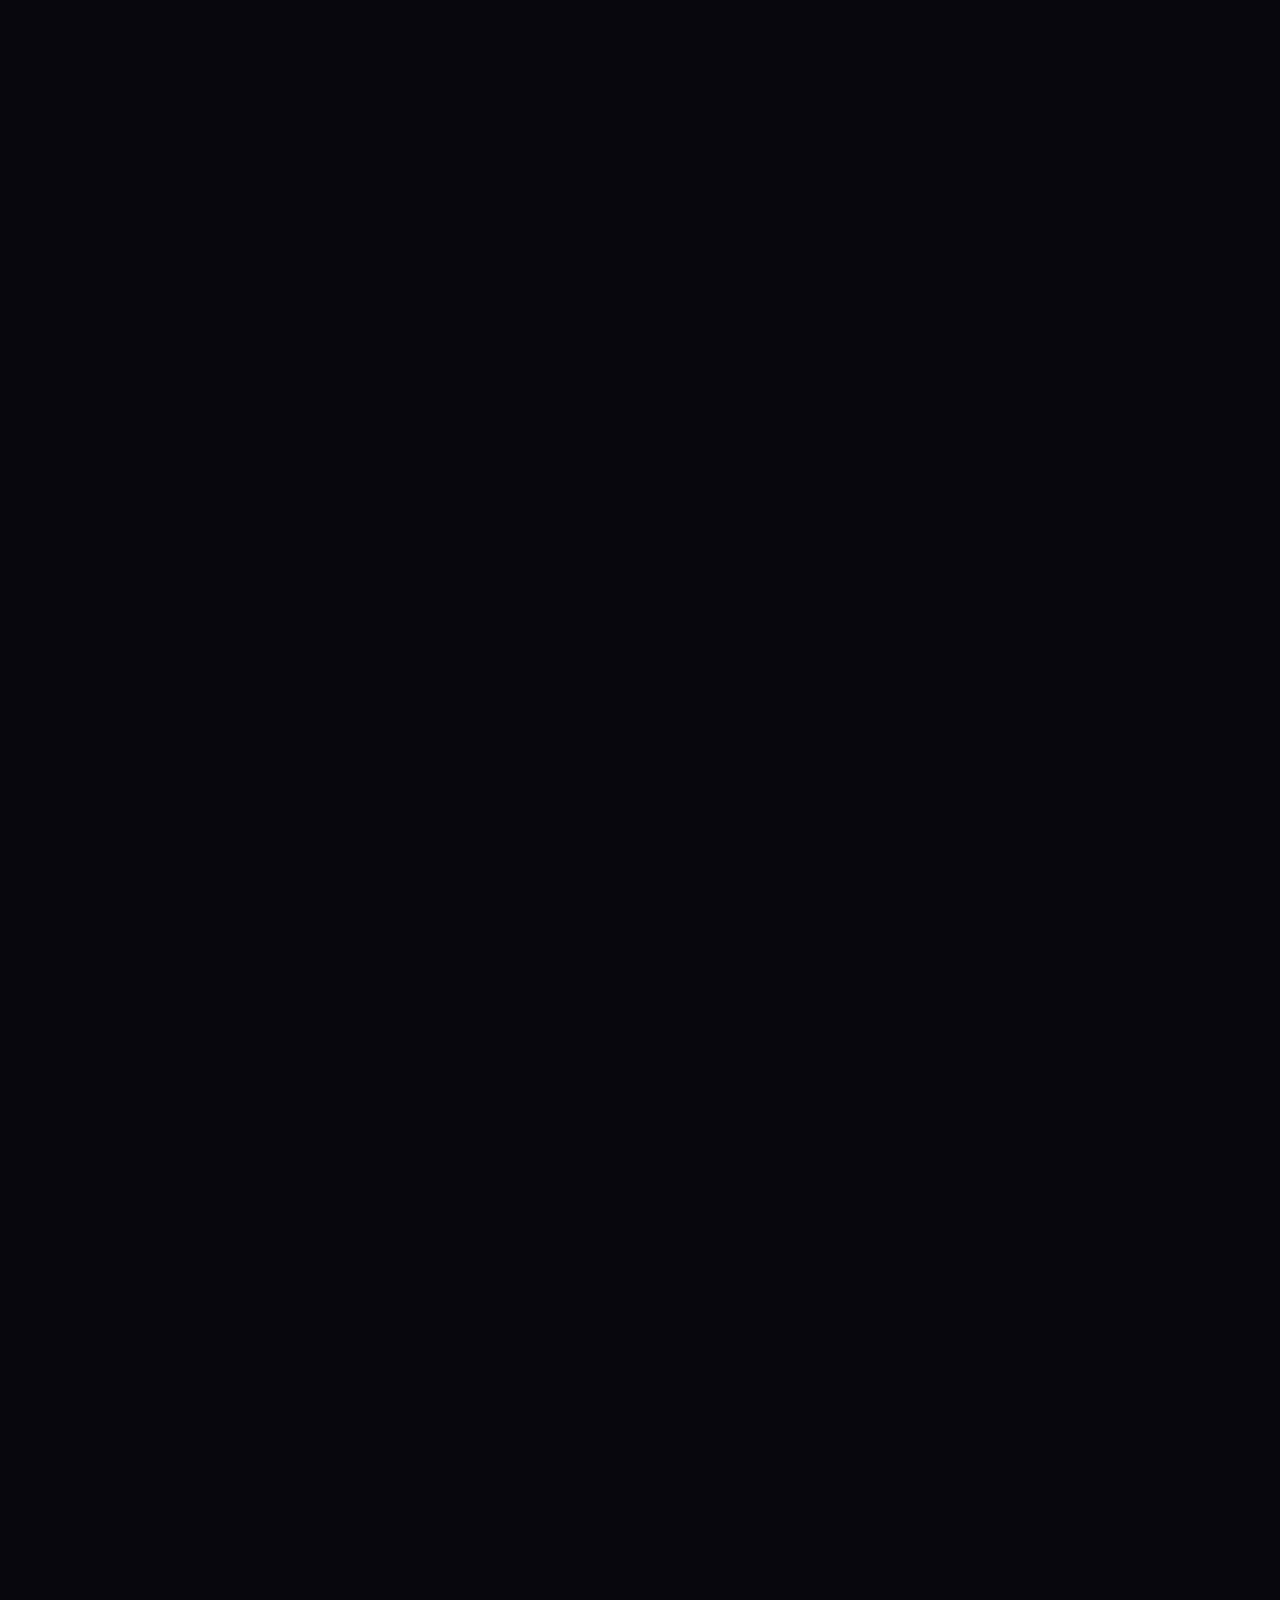
==== commit 410abce9: "Update index.html" ====
--- a/index.html
+++ b/index.html
@@ -1,7 +1,9 @@
-<!doctype html><html lang="en"><head><meta charset="utf-8"><meta name="viewport" content="width=device-width,initial-scale=1"><meta name="theme-color" content="#08070d"><title>TAPVANTA — Premium NFC Smart Cards</title><link rel="preconnect" href="https://fonts.googleapis.com"><link href="https://fonts.googleapis.com/css2?family=DM+Sans:wght@400;500;600;700;800&family=Space+Grotesk:wght@500;600;700&display=swap" rel="stylesheet"><link rel="stylesheet" href="style.css"></head><body>
+<!doctype html><html lang="en"><head><meta charset="utf-8"><meta name="viewport" content="width=device-width,initial-scale=1"><meta name="theme-color" content="#08070d"><title>TAPVANTA — Premium NFC Smart Cards</title><link rel="preconnect" href="https://fonts.googleapis.com"><link href="https://fonts.googleapis.com/css2?family=DM+Sans:wght@400;500;600;700;800&family=Space+Grotesk:wght@500;600;700&display=swap" rel="stylesheet"><link rel="stylesheet" href="style.css"></head><body style="visibility:hidden">
 <header class="header"><a class="logo" href="#home"><span class="logo-mark">T</span><span>TAPVANTA<span class="dot">.</span></span></a><button class="menu-toggle" id="menuToggle">☰</button><nav id="nav"><a href="#home">Home</a><a href="#shop">Shop</a><a href="#services">Services</a><a href="#contact">Contact</a></nav><a class="nav-cta" href="https://www.instagram.com/tap_vanta/" target="_blank">Let's Talk ↗</a></header>
 <main><section class="hero section" id="home"><div><div class="eyebrow"><i></i> PREMIUM NFC SMART CARDS</div><h1>Tap. Connect.<br><span>Grow.</span></h1><p class="hero-text">Make every customer connection smarter. Premium NFC cards and digital tools designed to help your business stand out.</p><div class="hero-actions"><a class="btn primary" href="#shop">Explore Our Cards ↗</a><a class="btn secondary" href="https://www.instagram.com/tap_vanta/" target="_blank">Message on Instagram</a></div><div class="hero-note">✦ &nbsp; One tap. More possibilities.</div></div><div class="hero-art"><div class="glow"></div><div class="nfc-card"><div class="card-top"><b>T.</b><span>)))</span></div><div class="card-chip"></div><div class="card-bottom"><strong>TAPVANTA</strong><small>ONE TAP. MORE POSSIBILITIES.</small></div></div><span class="float-tag">✦ NFC SMART</span><span class="float-tag tag-two">TAP TO CONNECT ↗</span></div></section>
 <div class="trust-strip"><span>SMART NFC EXPERIENCES</span><i>✦</i><span>BUILT FOR BUSINESSES</span><i>✦</i><span>SIMPLE DIGITAL TOOLS</span></div>
 <section class="shop-section section" id="shop"><div class="section-heading"><div><div class="eyebrow">THE TAPVANTA STORE</div><h2>Our NFC Card<br><span>Collection</span></h2></div><p>Choose your card type and let every tap take customers exactly where you want.</p></div><div class="product-grid" id="productGrid"></div><div class="bulk-banner"><b>▦</b><div><strong>Bulk Orders?</strong><small>Special pricing for 10, 25, 50 and 100+ cards.</small></div><a href="https://ig.me/m/tap_vanta" target="_blank">Enquire ↗</a></div></section>
 <section class="section" id="services"><div class="section-heading"><div><div class="eyebrow">WHAT WE DO</div><h2>Digital made<br><span>simple.</span></h2></div><p>Useful digital experiences that help businesses connect with customers.</p></div><div class="service-grid"><article><b>⌁</b><h3>NFC Smart Cards</h3><p>Share your links and business details with one tap.</p></article><article><b>★</b><h3>Google Reviews</h3><p>Make it easier for customers to leave genuine feedback.</p></article><article><b>▧</b><h3>Website Design</h3><p>Mobile-friendly websites for your business.</p></article></div></section>
-<section class="section contact-section" id="contact"><div><div class="eyebrow">LET'S CONNECT</div><h2>Ready to make<br><span>the next move?</span></h2><p>Tell us what your business needs.</p></div><a class="btn primary" href="https://www.instagram.com/tap_vanta/" target="_blank">Chat with TAPVANTA ↗</a></section></main><footer><a class="logo" href="#home"><span class="logo-mark">T</span>TAPVANTA.</a><span>© <span id="year"></span> TAPVANTA. All rights reserved.</span></footer><nav class="mobile-nav"><a class="active" href="#home"><b>⌂</b><small>Home</small></a><a href="#shop"><b>▣</b><small>Shop</small></a><a href="#services"><b>✦</b><small>Services</small></a><a href="#contact"><b>◎</b><small>Contact</small></a></nav><script src="script.js"></script></body></html>
+<section class="section contact-section" id="contact"><div><div class="eyebrow">LET'S CONNECT</div><h2>Ready to make<br><span>the next move?</span></h2><p>Tell us what your business needs.</p></div><a class="btn primary" href="https://www.instagram.com/tap_vanta/" target="_blank">Chat with TAPVANTA ↗</a></section></main><footer><a class="logo" href="#home"><span class="logo-mark">T</span>TAPVANTA.</a><span>© <span id="year"></span> TAPVANTA. All rights reserved.</span></footer><nav class="mobile-nav"><a class="active" href="#home"><b>⌂</b><small>Home</small></a><a href="#shop"><b>▣</b><small>Shop</small></a><a href="#services"><b>✦</b><small>Services</small></a><a href="#contact"><b>◎</b><small>Contact</small></a></nav><script src="https://cdn.jsdelivr.net/npm/@supabase/supabase-js@2"></script>
+<script src="auth-guard.js"></script>
+<script src="script.js"></script></body></html>
--- a/style.css
+++ b/style.css
@@ -1,9 +1 @@
-*{box-sizing:border-box}html{scroll-behavior:smooth}body{margin:0;background:#09090f;color:#f7f5fb;font-family:'DM Sans',sans-serif}a{color:inherit;text-decoration:none}.header{height:82px;display:flex;align-items:center;justify-content:space-between;padding:0 7%;border-bottom:1px solid #ffffff12;position:sticky;top:0;background:#09090feF;backdrop-filter:blur(16px);z-index:10}.logo{display:flex;align-items:center;gap:10px;font:700 18px 'Space Grotesk';letter-spacing:1.2px}.logo-mark{width:31px;height:31px;border-radius:9px;background:linear-gradient(135deg,#a855f7,#6d28d9);display:grid;place-items:center;color:white;font-size:19px}.dot{color:#b77aff}nav{display:flex;gap:34px;color:#aaa5b4;font-size:13px}nav a:hover,.contact-row a:hover{color:#c99aff}.nav-cta{font-size:13px;border:1px solid #ffffff35;padding:11px 17px;border-radius:30px}.menu-toggle{display:none;background:none;color:white;border:0;font-size:24px}.section{padding:105px 8%;max-width:1440px;margin:auto}.hero{min-height:630px;display:grid;grid-template-columns:1.1fr .9fr;align-items:center;gap:40px;padding-top:75px}.eyebrow{font-size:10px;letter-spacing:2.4px;color:#b77aff;font-weight:700;margin-bottom:22px}.pulse{display:inline-block;width:7px;height:7px;border-radius:50%;background:#a855f7;box-shadow:0 0 12px #a855f7;margin-right:8px}h1,h2,h3,p{margin-top:0}h1,h2{font-family:'Space Grotesk';letter-spacing:-2.5px}h1{font-size:clamp(48px,6vw,78px);line-height:1.03;margin-bottom:25px}h1 span,h2 span{background:linear-gradient(90deg,#d6b4ff,#9251e8);background-clip:text;color:transparent}.hero-text{max-width:490px;color:#aaa6b2;font-size:16px;line-height:1.8}.hero-actions{display:flex;gap:13px;flex-wrap:wrap;margin-top:32px}.btn{display:inline-flex;align-items:center;justify-content:center;gap:20px;padding:15px 20px;border-radius:7px;font-size:13px;font-weight:700;transition:.2s}.btn:hover{transform:translateY(-2px)}.primary{background:linear-gradient(110deg,#a855f7,#7135c6);color:white;box-shadow:0 8px 28px #7c3aed30}.secondary{border:1px solid #ffffff30;color:#eee}.hero-note{margin-top:38px;color:#77717f;font-size:11px}.hero-note span{color:#c79bff;margin-right:8px}.hero-art{height:440px;position:relative;display:grid;place-items:center;overflow:hidden}.orb{position:absolute;border-radius:50%;filter:blur(2px)}.orb-one{width:340px;height:340px;background:radial-gradient(circle,#813bd65c,transparent 68%)}.orb-two{width:230px;height:230px;border:1px solid #a855f744}.nfc-card{position:relative;width:310px;height:195px;padding:24px;border:1px solid #ffffff45;border-radius:18px;background:linear-gradient(135deg,#24202e,#111019 65%,#29203a);box-shadow:0 30px 80px #0009,0 0 45px #8b5cf633;transform:rotate(-9deg);display:flex;flex-direction:column;justify-content:space-between}.card-top,.card-bottom{display:flex;justify-content:space-between;align-items:center}.mini-logo{font:700 25px 'Space Grotesk';color:#c99aff}.nfc-symbol{font-size:24px;color:#c99aff;transform:rotate(90deg)}.card-chip{width:42px;height:32px;border-radius:6px;border:1px solid #c99aff88;background:linear-gradient(135deg,#d6b4ff44,#7c3aed22)}.card-bottom{align-items:end}.card-bottom strong{font:700 15px 'Space Grotesk';letter-spacing:2px}.card-bottom small{font-size:7px;color:#aaa;letter-spacing:1px}.float-tag{position:absolute;background:#17131f;border:1px solid #ffffff25;border-radius:30px;padding:11px 16px;font-size:9px;letter-spacing:1.3px;color:#d8c4f3;box-shadow:0 10px 30px #0008}.tag-top{top:70px;right:4%}.tag-bottom{bottom:65px;left:2%}.trust-strip{border-top:1px solid #ffffff12;border-bottom:1px solid #ffffff12;display:flex;justify-content:center;align-items:center;gap:45px;padding:22px 10px;color:#77717f;font-size:9px;letter-spacing:2px;flex-wrap:wrap}.trust-strip i{color:#a855f7;font-style:normal}.section-heading{display:flex;justify-content:space-between;align-items:end;gap:30px;margin-bottom:48px}.section-heading h2,.about-copy h2,.contact-inner h2{font-size:clamp(37px,4.4vw,56px);line-height:1.08;margin:0}.section-heading>p{max-width:340px;color:#938d9b;font-size:13px;line-height:1.8;margin:0 0 5px}.service-grid{display:grid;grid-template-columns:repeat(4,1fr);gap:15px}.service-card{padding:27px 23px 25px;border:1px solid #ffffff15;border-radius:12px;background:linear-gradient(145deg,#17141e,#100e16);min-height:230px}.service-icon{width:42px;height:42px;display:grid;place-items:center;border-radius:11px;background:#8b5cf622;color:#c99aff;font-size:23px;margin-bottom:25px}.service-card h3{font:600 16px 'Space Grotesk';margin-bottom:12px}.service-card p{font-size:12px;line-height:1.7;color:#928c99;min-height:60px}.service-card a,.text-link{font-size:11px;color:#c99aff;font-weight:700}.shop-section{background:linear-gradient(180deg,#100d17,#0d0b12);border-top:1px solid #ffffff0d;border-bottom:1px solid #ffffff0d}.shop-inner{padding-top:100px;padding-bottom:95px}.product-grid{display:grid;grid-template-columns:repeat(3,1fr);gap:18px}.product-card{border:1px solid #ffffff17;border-radius:13px;overflow:hidden;background:#15121c}.product-visual{height:180px;display:grid;place-items:center;background:radial-gradient(circle at 50% 40%,#7541a344,#21162f 65%,#17121e)}.product-visual span{font:700 43px 'Space Grotesk';color:#d7b8ff;text-shadow:0 0 30px #a855f788}.product-info{padding:22px}.product-info h3{font:600 17px 'Space Grotesk';margin-bottom:8px}.product-info p{color:#938d9b;font-size:12px;line-height:1.6;min-height:38px}.product-bottom{display:flex;justify-content:space-between;align-items:center;margin-top:18px}.price{font:700 19px 'Space Grotesk'}.order-btn{border:0;background:#8b5cf6;color:white;padding:10px 14px;border-radius:6px;font-weight:700;font-size:11px;cursor:pointer}.order-btn:hover{background:#a855f7}.edit-note{color:#706a78;font-size:10px;margin-top:22px}.edit-note code{color:#b994ec}.about-section{display:grid;grid-template-columns:.9fr 1.1fr;gap:90px;align-items:center}.about-visual{height:340px;border:1px solid #ffffff17;border-radius:16px;background:radial-gradient(circle,#48266d 0,#1b1426 50%,#100d15 78%);display:grid;place-items:center;position:relative}.about-circle{width:175px;height:175px;border:1px solid #d2aaff88;border-radius:50%;display:grid;place-items:center;font:700 90px 'Space Grotesk';color:#e5d2ff;box-shadow:0 0 70px #9333ea35}.about-circle span{color:#a855f7}.about-caption{position:absolute;bottom:25px;font-size:9px;letter-spacing:3px;color:#a69bac}.about-copy p{color:#96909e;font-size:13px;line-height:1.9;max-width:500px;margin:25px 0}.contact-section{background:#15101e;border-top:1px solid #ffffff12}.contact-inner{display:grid;grid-template-columns:1fr .8fr;align-items:center;gap:80px}.contact-inner>div:first-child>p{color:#9891a0;font-size:13px;margin-top:22px}.contact-panel{padding:28px;border:1px solid #ffffff20;border-radius:12px;background:#0d0b12}.contact-row{display:flex;justify-content:space-between;gap:20px;padding:17px 0;border-bottom:1px solid #ffffff16;font-size:12px}.contact-row span{color:#8f8997}.contact-row a{color:#d7b8ff}.full{width:100%;margin-top:25px}footer{padding:28px 8%;display:flex;justify-content:space-between;align-items:center;color:#77717f;font-size:10px;border-top:1px solid #ffffff12}footer>a:last-child{color:#c99aff}@media(max-width:850px){.header{padding:0 5%}nav{gap:17px}.hero{padding-left:6%;padding-right:6%;grid-template-columns:1fr .8fr}.service-grid{grid-template-columns:repeat(2,1fr)}.about-section{gap:40px}.section{padding-left:6%;padding-right:6%}}@media(max-width:650px){.header{height:70px}.menu-toggle{display:block;margin-left:auto;margin-right:15px}nav{display:none;position:absolute;top:70px;left:0;right:0;background:#100d17;padding:20px 7%;flex-direction:column;gap:20px;border-bottom:1px solid #ffffff20}nav.open{display:flex}.nav-cta{padding:9px 12px;font-size:11px}.hero{grid-template-columns:1fr;padding-top:75px;padding-bottom:55px;gap:5px}.hero-art{height:330px}.nfc-card{width:270px;height:170px}.tag-top{right:2%;top:35px}.tag-bottom{bottom:35px}.trust-strip{gap:13px;font-size:8px}.section{padding-top:75px;padding-bottom:75px}.section-heading{display:block}.section-heading>p{margin-top:20px}.service-grid{grid-template-columns:1fr}.service-card{min-height:0}.service-card p{min-height:0}.product-grid{grid-template-columns:1fr}.product-visual{height:150px}.about-section,.contact-inner{grid-template-columns:1fr;gap:38px}.about-visual{height:270px}.contact-panel{padding:20px}footer{padding:25px 6%;gap:15px;flex-wrap:wrap}footer>span{order:3;width:100%}}/*TAPVANTA category photography */
-.tapvanta-category-card .tapvanta-category-link{display:block;height:100%}
-.tapvanta-photo-visual{height:205px;position:relative;overflow:hidden;background:#21152f}
-.tapvanta-photo-visual img{width:100%;height:100%;object-fit:cover;display:block;transition:transform .45s ease}
-.tapvanta-category-card:hover .tapvanta-photo-visual img{transform:scale(1.045)}
-.tapvanta-photo-visual:after{content:"";position:absolute;inset:0;background:linear-gradient(0deg,#09070fb0,transparent 70%);pointer-events:none}
-.tapvanta-photo-visual .photo-overlay{position:absolute;z-index:1;left:18px;bottom:15px;font:700 11px 'Space Grotesk';letter-spacing:2px;color:#fff;text-shadow:0 2px 12px #000}
-.tapvanta-category-card .product-info p{min-height:42px}
-@media(max-width:650px){.tapvanta-photo-visual{height:190px}}
+*{box-sizing:border-box}html{scroll-behavior:smooth;scroll-padding-top:85px}body{margin:0;background:#08070d;color:#f8f5fc;font-family:'DM Sans',sans-serif}a{color:inherit;text-decoration:none}.header{height:76px;padding:0 6%;display:flex;align-items:center;justify-content:space-between;border-bottom:1px solid #ffffff12;position:sticky;top:0;z-index:20;background:#09080ef2;backdrop-filter:blur(18px)}.logo{display:flex;align-items:center;gap:10px;font:700 19px 'Space Grotesk';letter-spacing:1.5px}.logo-mark{width:38px;height:38px;border-radius:11px;background:linear-gradient(135deg,#bd50ff,#6425c8);display:grid;place-items:center;font-size:24px;box-shadow:0 0 25px #a42cff55}.dot{color:#c46aff}nav:not(.mobile-nav){display:flex;gap:28px;color:#aaa3b4;font-size:13px}.nav-cta{border:1px solid #ffffff35;border-radius:30px;padding:11px 17px;font-size:12px}.menu-toggle{display:none;background:none;border:0;color:white;font-size:25px}.section{max-width:1200px;margin:auto;padding:80px 6%}.hero{min-height:570px;display:grid;grid-template-columns:1.05fr .95fr;align-items:center;gap:35px}.eyebrow{color:#bd78ff;font-size:10px;letter-spacing:3px;font-weight:800;margin-bottom:22px}.eyebrow i{display:inline-block;width:8px;height:8px;background:#bd55ff;border-radius:50%;box-shadow:0 0 15px #c05aff;margin-right:9px}h1,h2{font-family:'Space Grotesk';letter-spacing:-2px}h1{font-size:clamp(52px,6.4vw,78px);line-height:.99;margin:0 0 23px}h1 span,h2 span{background:linear-gradient(90deg,#dfaaff,#a347f4);background-clip:text;color:transparent}.hero-text{font-size:15px;line-height:1.8;color:#aaa4b2;max-width:480px}.hero-actions{display:flex;gap:12px;flex-wrap:wrap;margin-top:28px}.btn{display:inline-flex;align-items:center;justify-content:center;gap:22px;padding:15px 19px;border-radius:9px;font-size:12px;font-weight:800}.primary{background:linear-gradient(110deg,#b34cf4,#7131cf);box-shadow:0 8px 30px #9c36ed40}.secondary{border:1px solid #ffffff35}.hero-note{color:#827b8b;font-size:11px;margin-top:30px}.hero-art{height:390px;position:relative;display:grid;place-items:center}.glow{position:absolute;width:340px;height:340px;border-radius:50%;background:radial-gradient(circle,#9a39e65c,transparent 68%);filter:blur(5px)}.nfc-card{z-index:1;width:300px;height:190px;border:1px solid #c58cff88;border-radius:18px;padding:22px;background:linear-gradient(135deg,#30203e,#100d19 60%,#38204d);box-shadow:0 25px 75px #000b,0 0 45px #a43cff45;transform:rotate(-8deg);display:flex;flex-direction:column;justify-content:space-between}.card-top,.card-bottom{display:flex;align-items:center;justify-content:space-between}.card-top b{font:700 27px 'Space Grotesk';color:#d7a8ff}.card-top span{font-size:25px;color:#d7a8ff}.card-chip{width:43px;height:32px;border:1px solid #d6a9ff;border-radius:6px;background:linear-gradient(135deg,#e3c5ff66,#7c35c733)}.card-bottom strong{font:700 16px 'Space Grotesk';letter-spacing:2px}.card-bottom small{font-size:7px;color:#b7aabe;letter-spacing:1px}.float-tag{position:absolute;top:50px;right:5%;border:1px solid #ffffff30;background:#171020;padding:10px 14px;border-radius:30px;font-size:9px;letter-spacing:1px}.tag-two{top:auto;right:auto;bottom:45px;left:2%}.trust-strip{border-block:1px solid #ffffff12;padding:19px 10px;display:flex;justify-content:center;gap:28px;flex-wrap:wrap;color:#81798b;font-size:9px;letter-spacing:2px}.trust-strip i{color:#b44cff;font-style:normal}.shop-section{max-width:none;background:linear-gradient(180deg,#100b17,#0b0910);border-block:1px solid #ffffff0c}.section-heading{display:flex;justify-content:space-between;align-items:end;gap:25px;margin-bottom:34px}.section-heading .eyebrow{margin-bottom:13px}.section-heading h2,.contact-section h2{font-size:clamp(36px,4.6vw,53px);line-height:1.03;margin:0}.section-heading>p{max-width:330px;color:#96909f;font-size:12px;line-height:1.8;margin:0 0 4px}.product-grid{display:grid;grid-template-columns:repeat(3,minmax(0,1fr));gap:14px;max-width:1060px;margin:auto}.product-card{border:1px solid #ffffff18;border-radius:12px;overflow:hidden;background:#15111c;min-width:0;transition:.2s}.product-card:hover{border-color:#b65aff88;transform:translateY(-3px)}.tapvanta-category-link{display:block;height:100%}.product-visual{height:155px;position:relative;overflow:hidden;background:#21152f}.product-visual img{width:100%;height:100%;object-fit:cover;display:block;transition:transform .35s}.product-card:hover img{transform:scale(1.04)}.product-visual:after{content:"";position:absolute;inset:0;background:linear-gradient(0deg,#08060dbb,transparent 70%)}.photo-overlay{position:absolute;bottom:11px;left:12px;z-index:1;font:700 9px 'Space Grotesk';letter-spacing:1.4px}.product-info{padding:14px}.product-info h3{font:600 14px 'Space Grotesk';margin:0 0 7px}.product-info p{color:#96909f;font-size:10px;line-height:1.55;min-height:31px;margin:0}.product-bottom{display:flex;align-items:center;justify-content:space-between;gap:6px;margin-top:13px}.price{font:700 12px 'Space Grotesk'}.order-btn{background:#9042e9;border-radius:6px;padding:9px 10px;font-size:9px;font-weight:800}.bulk-banner{display:flex;align-items:center;gap:13px;padding:15px;margin:18px auto 0;max-width:1060px;border:1px solid #a34cff77;border-radius:11px;background:linear-gradient(100deg,#251334,#120d1b)}.bulk-banner>b{font-size:25px;color:#d5a1ff}.bulk-banner div{display:grid;gap:3px;flex:1}.bulk-banner strong{font:600 13px 'Space Grotesk'}.bulk-banner small{font-size:9px;color:#a49aaa}.bulk-banner>a{font-size:10px;color:#d7adff;font-weight:800}.service-grid{display:grid;grid-template-columns:repeat(3,1fr);gap:13px}.service-grid article{padding:20px;border:1px solid #ffffff16;border-radius:11px;background:#12101a}.service-grid b{display:grid;place-items:center;width:35px;height:35px;background:#a44be52a;color:#d6a4ff;border-radius:9px;font-size:19px;margin-bottom:18px}.service-grid h3{font:600 14px 'Space Grotesk'}.service-grid p,.contact-section p{font-size:11px;line-height:1.6;color:#96909f}.contact-section{display:flex;align-items:center;justify-content:space-between;gap:25px;border-top:1px solid #ffffff12}footer{display:flex;justify-content:space-between;align-items:center;padding:24px 6%;border-top:1px solid #ffffff12;color:#7e7787;font-size:10px}.mobile-nav{display:none}@media(max-width:700px){.header{height:68px;padding:0 5%}.logo{font-size:17px}.logo-mark{width:36px;height:36px}.menu-toggle{display:block;margin-left:auto;margin-right:14px}nav:not(.mobile-nav){display:none;position:absolute;top:68px;left:0;right:0;background:#100c17;padding:20px 7%;flex-direction:column;gap:19px;border-bottom:1px solid #ffffff20}nav.open{display:flex}.nav-cta{font-size:10px;padding:9px 11px}.hero{grid-template-columns:1fr;min-height:0;padding:65px 6% 30px;gap:0}.hero h1{font-size:58px}.hero-text{font-size:14px}.hero-art{height:255px}.nfc-card{width:255px;height:160px}.glow{width:260px;height:260px}.float-tag{top:12px;right:2%}.tag-two{top:auto;bottom:10px;left:1%}.trust-strip{gap:10px;font-size:7px;padding:15px 5px}.section{padding:55px 5%}.section-heading{display:block;margin-bottom:22px}.section-heading>p{margin-top:13px;font-size:11px}.section-heading h2{font-size:38px}.product-grid{grid-template-columns:repeat(3,minmax(0,1fr));gap:8px}.product-card{border-radius:9px}.product-visual{height:105px}.product-info{padding:9px}.product-info h3{font-size:10px;line-height:1.3;min-height:26px}.product-info p{font-size:8px;line-height:1.4;min-height:34px}.product-bottom{display:block;margin-top:9px}.price{display:block;font-size:10px;margin-bottom:7px}.order-btn{display:block;text-align:center;font-size:8px;padding:7px 3px}.photo-overlay{font-size:7px;left:7px;bottom:7px}.bulk-banner{padding:11px;gap:8px}.bulk-banner strong{font-size:11px}.bulk-banner small{font-size:8px}.bulk-banner>a{font-size:9px}.service-grid{grid-template-columns:1fr}.service-grid article{padding:16px}.contact-section{display:block}.contact-section .btn{margin-top:15px}footer{padding:20px 5% 85px;gap:12px;flex-wrap:wrap}footer>span{width:100%;order:3}.mobile-nav{display:flex;position:fixed;bottom:0;left:0;right:0;height:62px;z-index:30;background:#100d17f5;border-top:1px solid #ffffff1c;backdrop-filter:blur(16px);justify-content:space-around;align-items:center;padding-bottom:env(safe-area-inset-bottom)}.mobile-nav a{display:flex;flex-direction:column;align-items:center;gap:3px;color:#8c8496;font-size:17px;min-width:55px}.mobile-nav a small{font-size:8px}.mobile-nav a.active,.mobile-nav a:focus{color:#ce8bff}}
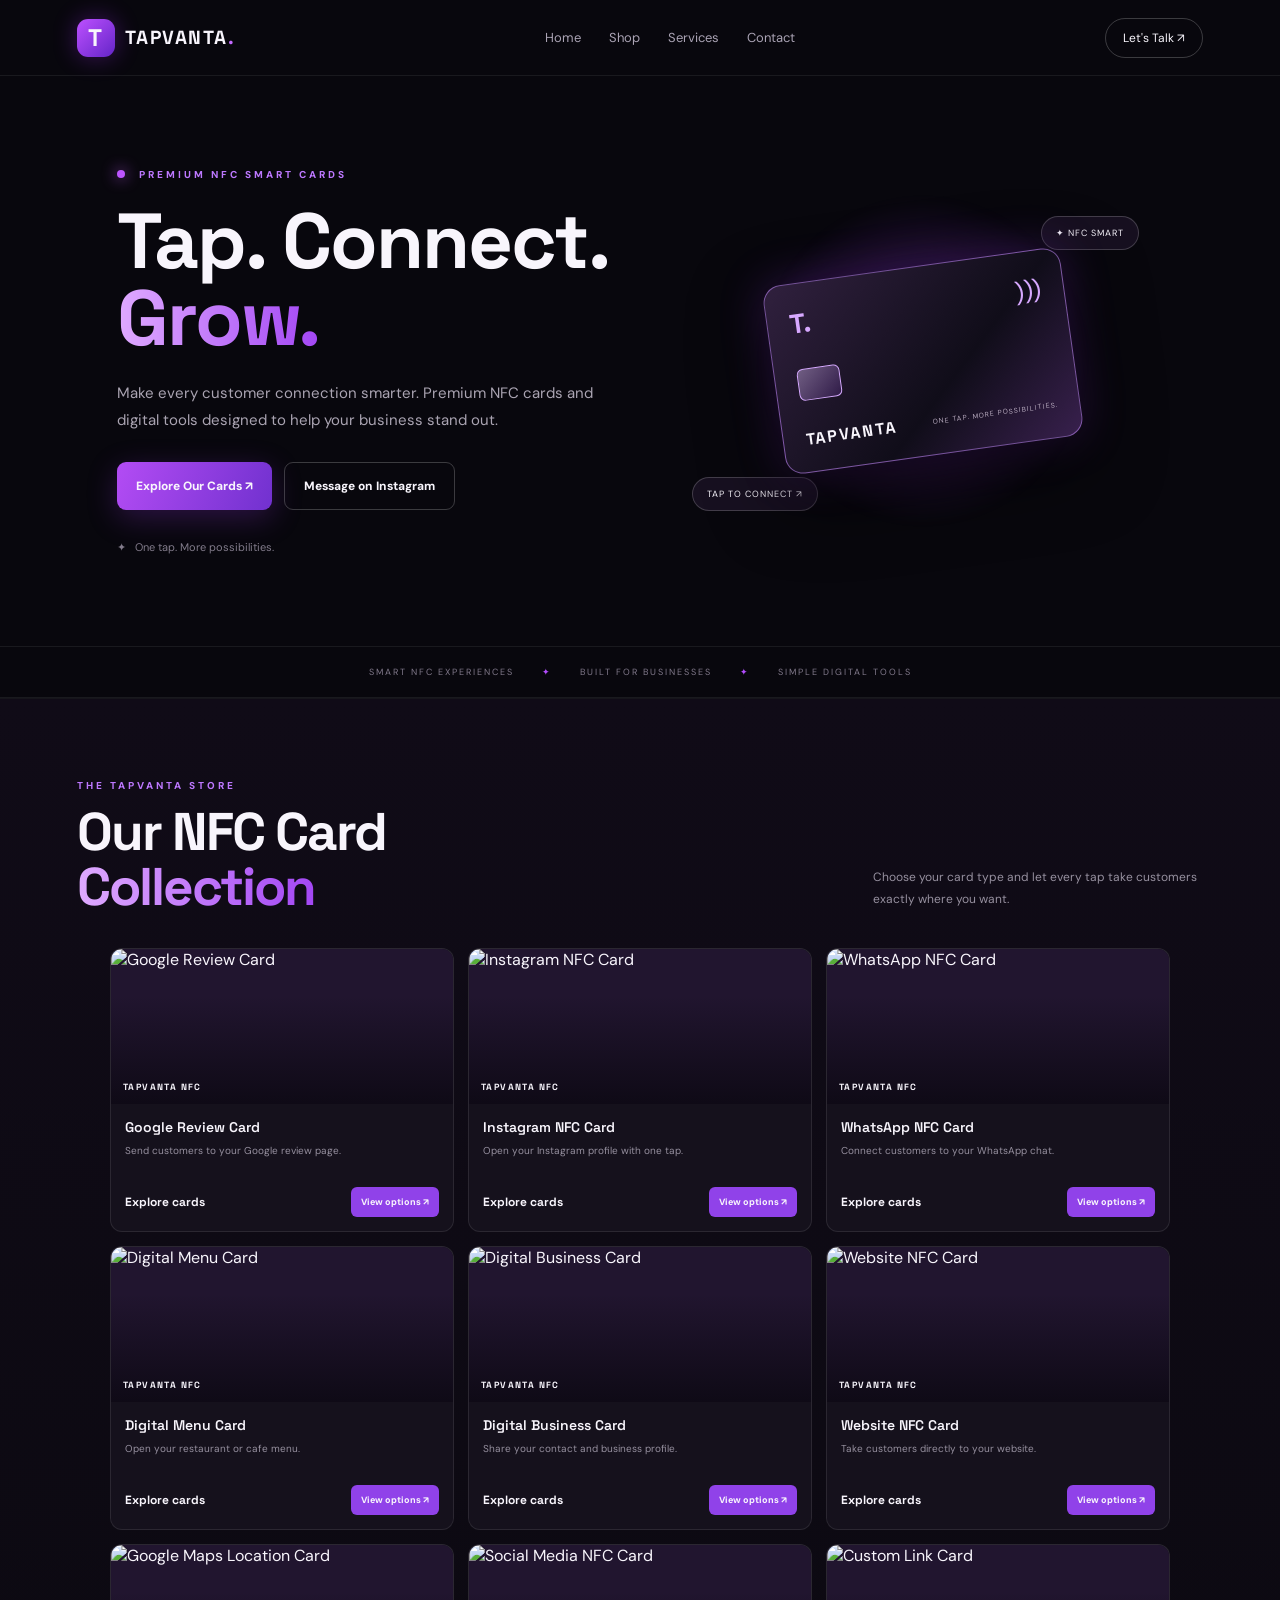
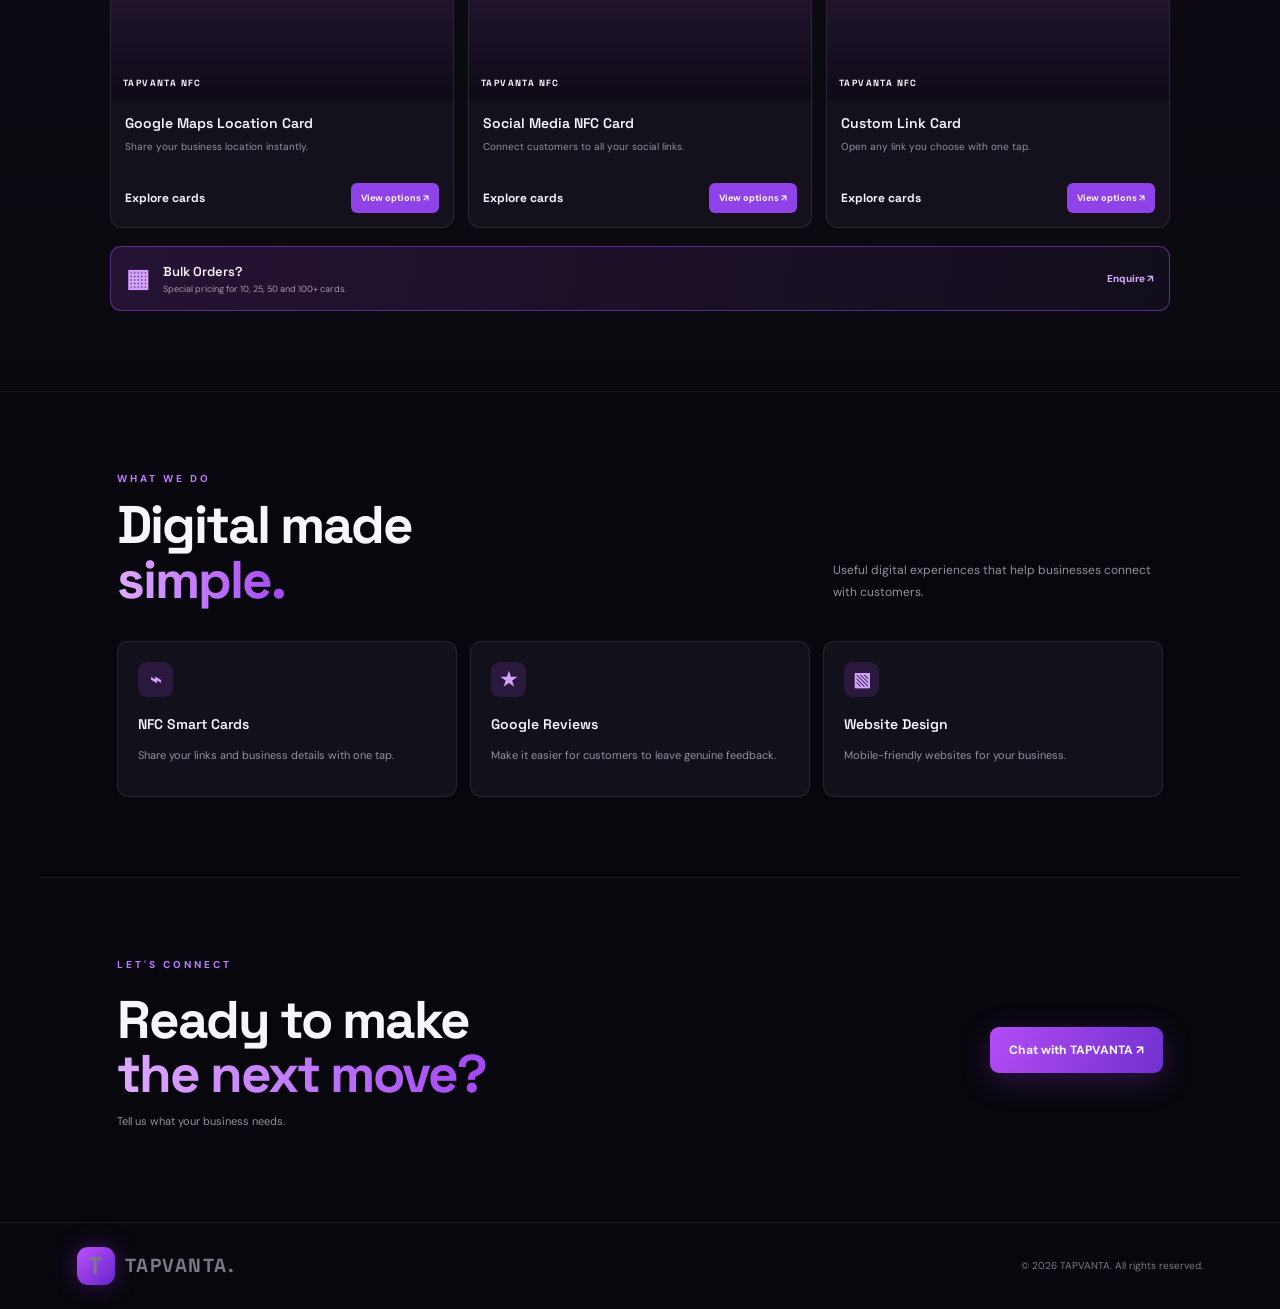
==== commit 566fe421: "Add contact section to index.html" ====
--- a/index.html
+++ b/index.html
@@ -1,9 +1,7 @@
-<!doctype html><html lang="en"><head><meta charset="utf-8"><meta name="viewport" content="width=device-width,initial-scale=1"><meta name="theme-color" content="#08070d"><title>TAPVANTA — Premium NFC Smart Cards</title><link rel="preconnect" href="https://fonts.googleapis.com"><link href="https://fonts.googleapis.com/css2?family=DM+Sans:wght@400;500;600;700;800&family=Space+Grotesk:wght@500;600;700&display=swap" rel="stylesheet"><link rel="stylesheet" href="style.css"></head><body style="visibility:hidden">
+<!doctype html><html lang="en"><head><meta charset="utf-8"><meta name="viewport" content="width=device-width,initial-scale=1"><meta name="theme-color" content="#08070d"><title>TAPVANTA — Premium NFC Smart Cards</title><link rel="preconnect" href="https://fonts.googleapis.com"><link href="https://fonts.googleapis.com/css2?family=DM+Sans:wght@400;500;600;700;800&family=Space+Grotesk:wght@500;600;700&display=swap" rel="stylesheet"><link rel="stylesheet" href="style.css"></head><body>
 <header class="header"><a class="logo" href="#home"><span class="logo-mark">T</span><span>TAPVANTA<span class="dot">.</span></span></a><button class="menu-toggle" id="menuToggle">☰</button><nav id="nav"><a href="#home">Home</a><a href="#shop">Shop</a><a href="#services">Services</a><a href="#contact">Contact</a></nav><a class="nav-cta" href="https://www.instagram.com/tap_vanta/" target="_blank">Let's Talk ↗</a></header>
 <main><section class="hero section" id="home"><div><div class="eyebrow"><i></i> PREMIUM NFC SMART CARDS</div><h1>Tap. Connect.<br><span>Grow.</span></h1><p class="hero-text">Make every customer connection smarter. Premium NFC cards and digital tools designed to help your business stand out.</p><div class="hero-actions"><a class="btn primary" href="#shop">Explore Our Cards ↗</a><a class="btn secondary" href="https://www.instagram.com/tap_vanta/" target="_blank">Message on Instagram</a></div><div class="hero-note">✦ &nbsp; One tap. More possibilities.</div></div><div class="hero-art"><div class="glow"></div><div class="nfc-card"><div class="card-top"><b>T.</b><span>)))</span></div><div class="card-chip"></div><div class="card-bottom"><strong>TAPVANTA</strong><small>ONE TAP. MORE POSSIBILITIES.</small></div></div><span class="float-tag">✦ NFC SMART</span><span class="float-tag tag-two">TAP TO CONNECT ↗</span></div></section>
 <div class="trust-strip"><span>SMART NFC EXPERIENCES</span><i>✦</i><span>BUILT FOR BUSINESSES</span><i>✦</i><span>SIMPLE DIGITAL TOOLS</span></div>
 <section class="shop-section section" id="shop"><div class="section-heading"><div><div class="eyebrow">THE TAPVANTA STORE</div><h2>Our NFC Card<br><span>Collection</span></h2></div><p>Choose your card type and let every tap take customers exactly where you want.</p></div><div class="product-grid" id="productGrid"></div><div class="bulk-banner"><b>▦</b><div><strong>Bulk Orders?</strong><small>Special pricing for 10, 25, 50 and 100+ cards.</small></div><a href="https://ig.me/m/tap_vanta" target="_blank">Enquire ↗</a></div></section>
 <section class="section" id="services"><div class="section-heading"><div><div class="eyebrow">WHAT WE DO</div><h2>Digital made<br><span>simple.</span></h2></div><p>Useful digital experiences that help businesses connect with customers.</p></div><div class="service-grid"><article><b>⌁</b><h3>NFC Smart Cards</h3><p>Share your links and business details with one tap.</p></article><article><b>★</b><h3>Google Reviews</h3><p>Make it easier for customers to leave genuine feedback.</p></article><article><b>▧</b><h3>Website Design</h3><p>Mobile-friendly websites for your business.</p></article></div></section>
-<section class="section contact-section" id="contact"><div><div class="eyebrow">LET'S CONNECT</div><h2>Ready to make<br><span>the next move?</span></h2><p>Tell us what your business needs.</p></div><a class="btn primary" href="https://www.instagram.com/tap_vanta/" target="_blank">Chat with TAPVANTA ↗</a></section></main><footer><a class="logo" href="#home"><span class="logo-mark">T</span>TAPVANTA.</a><span>© <span id="year"></span> TAPVANTA. All rights reserved.</span></footer><nav class="mobile-nav"><a class="active" href="#home"><b>⌂</b><small>Home</small></a><a href="#shop"><b>▣</b><small>Shop</small></a><a href="#services"><b>✦</b><small>Services</small></a><a href="#contact"><b>◎</b><small>Contact</small></a></nav><script src="https://cdn.jsdelivr.net/npm/@supabase/supabase-js@2"></script>
-<script src="auth-guard.js"></script>
-<script src="script.js"></script></body></html>
+<section class="section contact-section" id="contact"><div><div class="eyebrow">LET'S CONNECT</div><h2>Ready to make<br><span>the next move?</span></h2><p>Tell us what your business needs.</p></div><a class="btn primary" href="https://www.instagram.com/tap_vanta/" target="_blank">Chat with TAPVANTA ↗</a></section></main><footer><a class="logo" href="#home"><span class="logo-mark">T</span>TAPVANTA.</a><span>© <span id="year"></span> TAPVANTA. All rights reserved.</span></footer><nav class="mobile-nav"><a class="active" href="#home"><b>⌂</b><small>Home</small></a><a href="#shop"><b>▣</b><small>Shop</small></a><a href="#services"><b>✦</b><small>Services</small></a><a href="#contact"><b>◎</b><small>Contact</small></a></nav><script src="script.js"></script></body></html>
